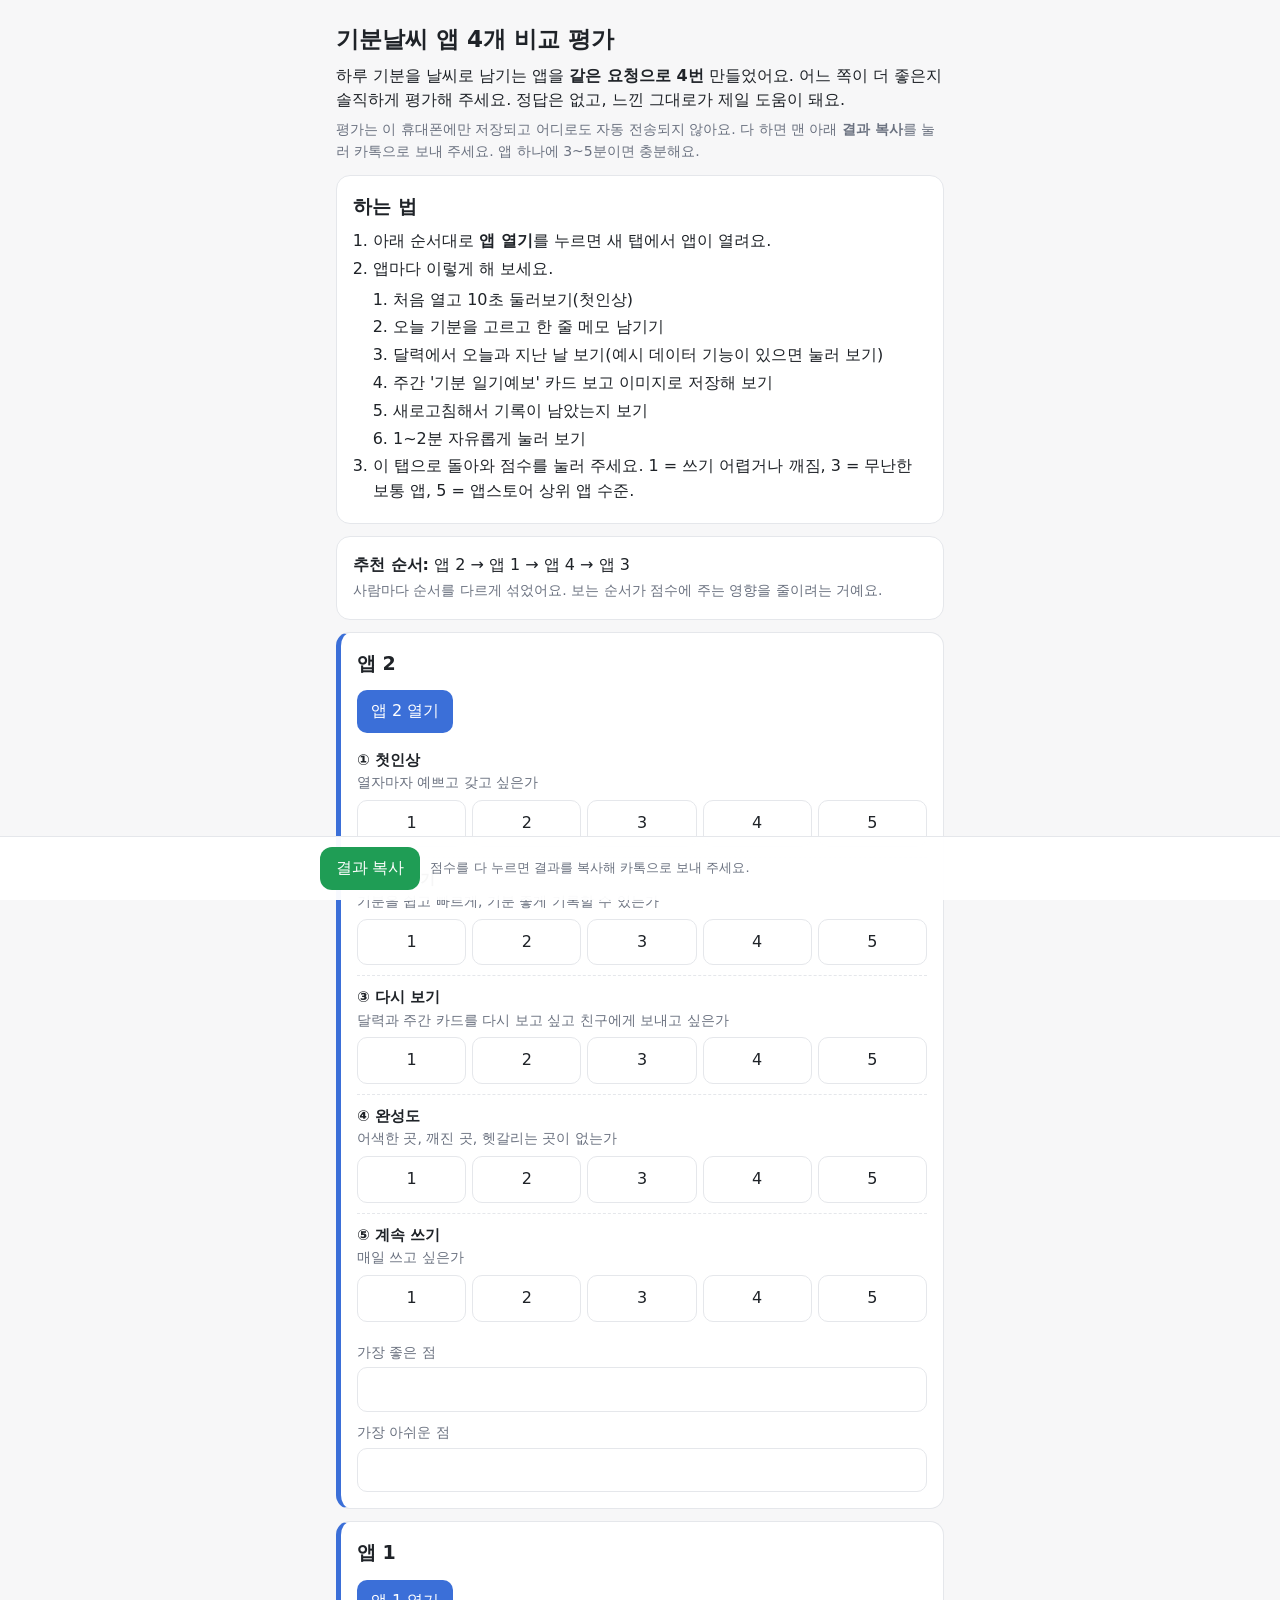
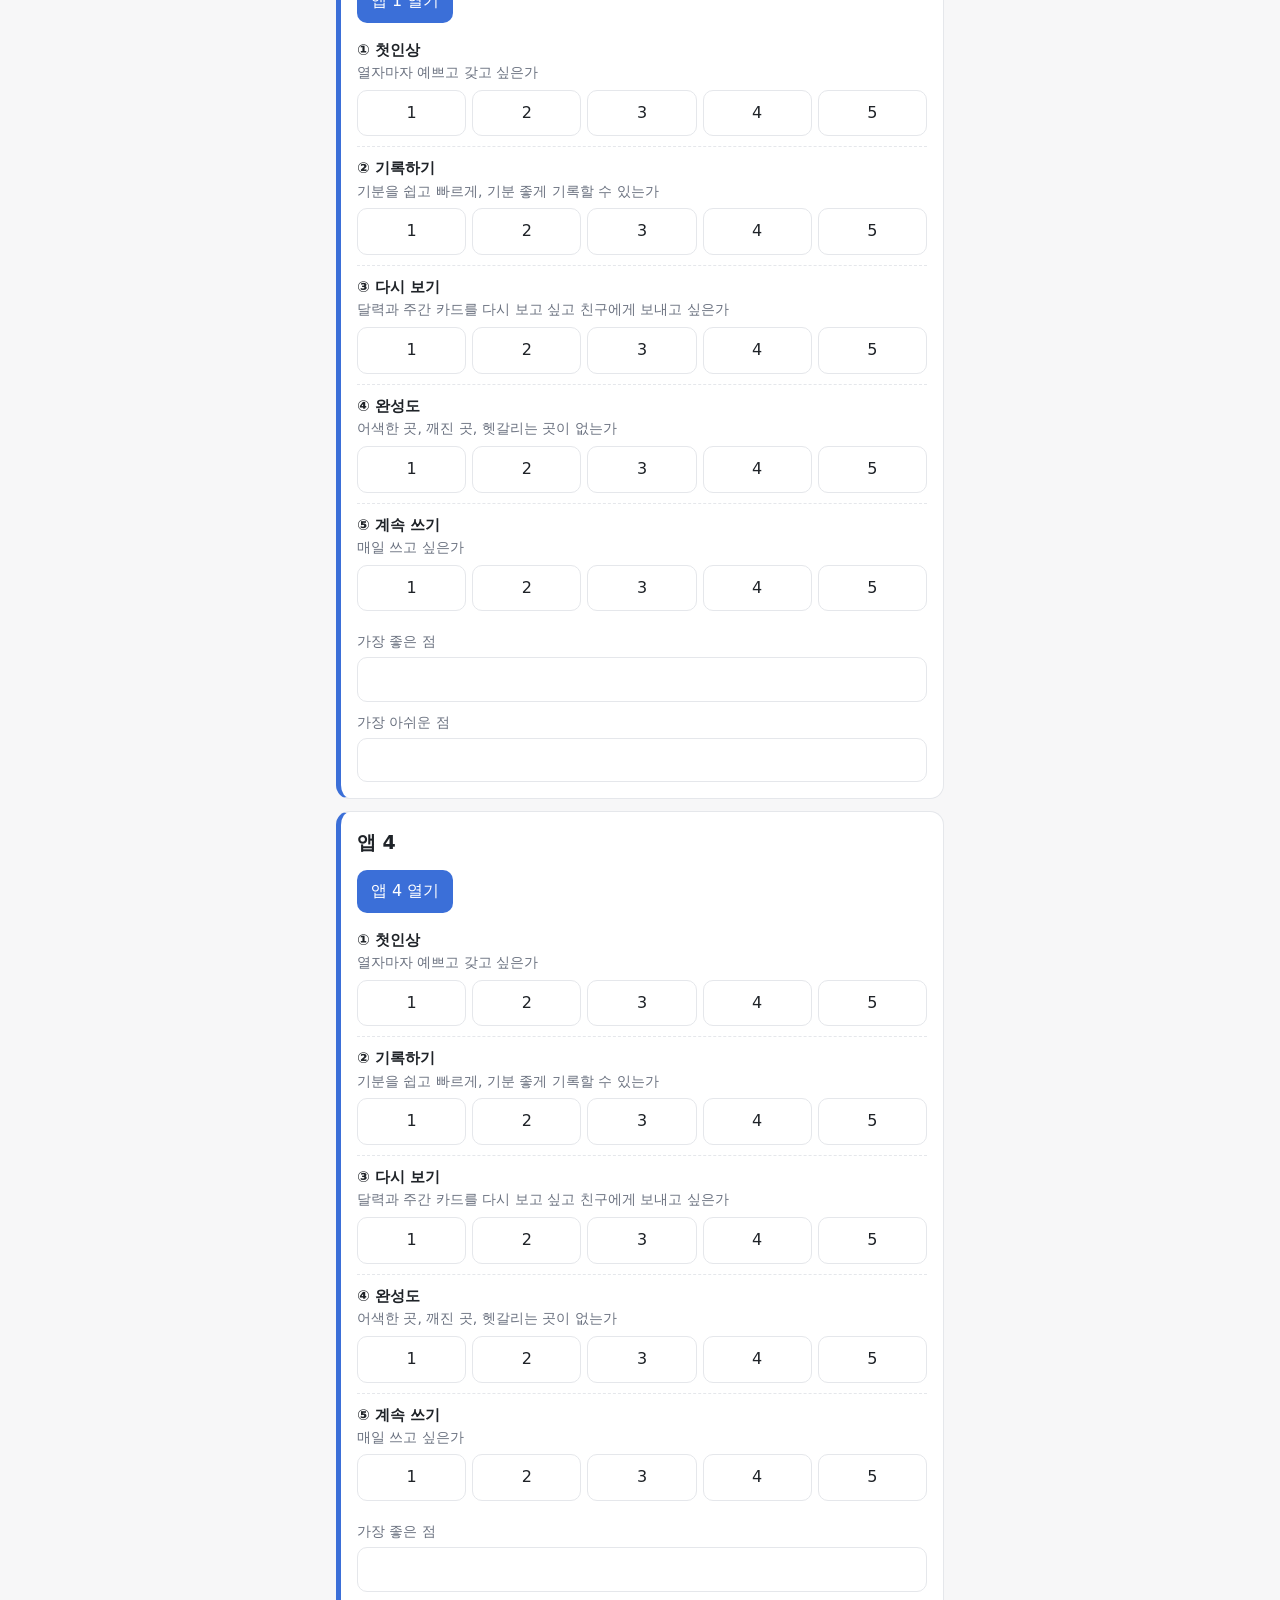
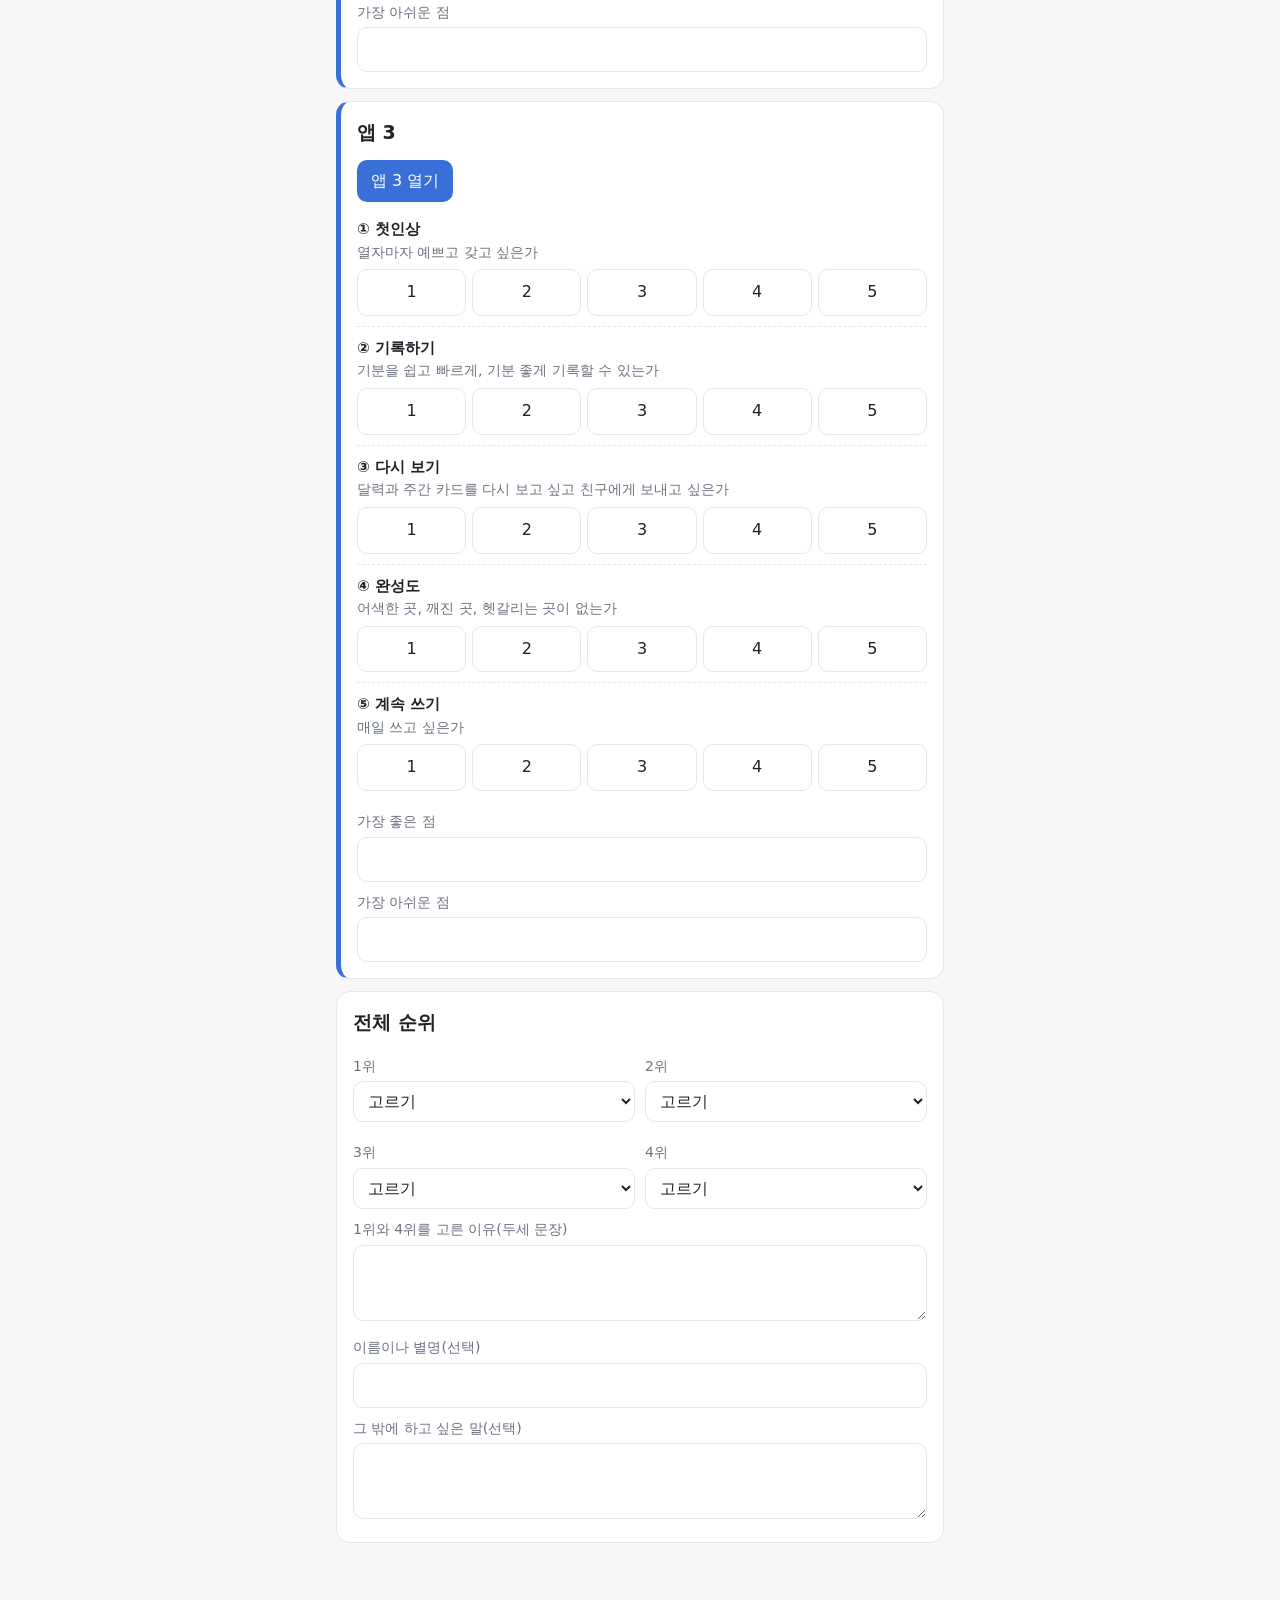
==== index.html @ e2d2ef36 "기분날씨 앱 4개 비교 평가 페이지 Co-Authored-By: Claude Opus 5.5 <noreply@anthropic.com>" ====
<!DOCTYPE html>
<html lang="ko">
<head>
<meta charset="utf-8">
<meta name="viewport" content="width=device-width, initial-scale=1, viewport-fit=cover">
<title>기분날씨 앱 4개 비교 평가</title>
<style>
  :root { --ink:#1f2328; --sub:#6b7280; --line:#e5e7eb; --accent:#3b6fd8; --bg:#f7f7f8; }
  * { box-sizing: border-box; }
  body { margin:0; font-family: -apple-system, "Apple SD Gothic Neo", "Malgun Gothic", system-ui, sans-serif; color:var(--ink); background:var(--bg); line-height:1.55; -webkit-text-size-adjust:100%; }
  main { max-width: 640px; margin: 0 auto; padding: 22px 16px 120px; }
  h1 { font-size: 23px; margin: 0 0 6px; }
  h2 { font-size: 19px; margin: 0 0 8px; }
  p { margin: 6px 0; }
  .sub { color: var(--sub); font-size: 14px; }
  .box { background:#fff; border:1px solid var(--line); border-radius:14px; padding:16px; margin: 12px 0; }
  .app { border-left: 5px solid var(--accent); }
  ol { margin: 6px 0 0; padding-left: 20px; }
  li { margin: 3px 0; }
  a.open { display:inline-block; font-size:16px; padding:9px 14px; border-radius:10px; background:var(--accent); color:#fff; text-decoration:none; margin: 4px 0 6px; }
  .q { padding: 10px 0; border-top: 1px dashed var(--line); }
  .q:first-of-type { border-top: none; }
  .q b { display:block; font-size: 15px; }
  .q .sub { display:block; margin-bottom: 6px; }
  .scale { display:flex; gap:6px; }
  .scale label { flex:1; }
  .scale input { position:absolute; opacity:0; pointer-events:none; }
  .scale span { display:block; text-align:center; padding:10px 0; border:1px solid var(--line); border-radius:10px; background:#fff; font-size:16px; }
  .scale input:checked + span { background:var(--accent); color:#fff; border-color:var(--accent); }
  input[type=text], textarea, select { width:100%; font: inherit; font-size:16px; padding:9px 10px; border:1px solid var(--line); border-radius:10px; background:#fff; color:var(--ink); margin-top:4px; }
  textarea { min-height: 76px; }
  label.f { display:block; margin-top: 10px; font-size: 14px; color: var(--sub); }
  .rank { display:grid; grid-template-columns: 1fr 1fr; gap:10px; }
  .bar { position: fixed; left:0; right:0; bottom:0; background: rgba(255,255,255,.96); border-top:1px solid var(--line); padding: 10px 16px calc(10px + env(safe-area-inset-bottom)); }
  .bar .in { max-width: 640px; margin: 0 auto; display:flex; gap:10px; align-items:center; }
  .bar button { flex: 0 0 auto; font-size:16px; padding:11px 16px; border-radius:12px; border:none; background:#1f9d55; color:#fff; }
  #status { font-size: 13px; color: var(--sub); }
  #out { width:100%; min-height: 180px; font-size: 13px; display:none; }
</style>
</head>
<body>
<main>
  <h1>기분날씨 앱 4개 비교 평가</h1>
  <p>하루 기분을 날씨로 남기는 앱을 <b>같은 요청으로 4번</b> 만들었어요. 어느 쪽이 더 좋은지 솔직하게 평가해 주세요. 정답은 없고, 느낀 그대로가 제일 도움이 돼요.</p>
  <p class="sub">평가는 이 휴대폰에만 저장되고 어디로도 자동 전송되지 않아요. 다 하면 맨 아래 <b>결과 복사</b>를 눌러 카톡으로 보내 주세요. 앱 하나에 3~5분이면 충분해요.</p>

  <div class="box">
    <h2>하는 법</h2>
    <ol>
      <li>아래 순서대로 <b>앱 열기</b>를 누르면 새 탭에서 앱이 열려요.</li>
      <li>앱마다 이렇게 해 보세요.
        <ol>
          <li>처음 열고 10초 둘러보기(첫인상)</li>
          <li>오늘 기분을 고르고 한 줄 메모 남기기</li>
          <li>달력에서 오늘과 지난 날 보기(예시 데이터 기능이 있으면 눌러 보기)</li>
          <li>주간 '기분 일기예보' 카드 보고 이미지로 저장해 보기</li>
          <li>새로고침해서 기록이 남았는지 보기</li>
          <li>1~2분 자유롭게 눌러 보기</li>
        </ol>
      </li>
      <li>이 탭으로 돌아와 점수를 눌러 주세요. 1 = 쓰기 어렵거나 깨짐, 3 = 무난한 보통 앱, 5 = 앱스토어 상위 앱 수준.</li>
    </ol>
  </div>

  <div class="box"><b>추천 순서:</b> <span id="order"></span><br><span class="sub">사람마다 순서를 다르게 섞었어요. 보는 순서가 점수에 주는 영향을 줄이려는 거예요.</span></div>

  <div id="apps"></div>

  <div class="box">
    <h2>전체 순위</h2>
    <div class="rank" id="rank"></div>
    <label class="f">1위와 4위를 고른 이유(두세 문장)<textarea id="rank_reason"></textarea></label>
    <label class="f">이름이나 별명(선택)<input type="text" id="who"></label>
    <label class="f">그 밖에 하고 싶은 말(선택)<textarea id="notes"></textarea></label>
    <textarea id="out" readonly></textarea>
  </div>
</main>

<div class="bar"><div class="in"><button id="copyBtn" type="button">결과 복사</button><span id="status">점수를 다 누르면 결과를 복사해 카톡으로 보내 주세요.</span></div></div>

<script>
const QUESTIONS = [
  ["첫인상", "열자마자 예쁘고 갖고 싶은가"],
  ["기록하기", "기분을 쉽고 빠르게, 기분 좋게 기록할 수 있는가"],
  ["다시보기", "달력과 주간 카드를 다시 보고 싶고 친구에게 보내고 싶은가"],
  ["완성도", "어색한 곳, 깨진 곳, 헷갈리는 곳이 없는가"],
  ["계속쓰기", "매일 쓰고 싶은가"],
];
const SHOW = { "다시보기": "다시 보기", "계속쓰기": "계속 쓰기" };
const APPS = ["1", "2", "3", "4"];
const KEY = "friend-eval-draft-v1";

function shuffle(a) { a = a.slice(); for (let i = a.length - 1; i > 0; i--) { const j = Math.floor(Math.random() * (i + 1)); [a[i], a[j]] = [a[j], a[i]]; } return a; }
let order = JSON.parse(localStorage.getItem("friend-eval-order-v1") || "null");
if (!order) { order = shuffle(APPS); localStorage.setItem("friend-eval-order-v1", JSON.stringify(order)); }
document.getElementById("order").textContent = order.map(a => "앱 " + a).join(" → ");

const apps = document.getElementById("apps");
for (const a of order) {
  const box = document.createElement("div");
  box.className = "box app";
  let html = `<h2>앱 ${a}</h2><a class="open" href="./${a}/" target="_blank" rel="noopener">앱 ${a} 열기</a>`;
  QUESTIONS.forEach(([k, q], i) => {
    html += `<div class="q"><b>${"①②③④⑤"[i]} ${SHOW[k] || k}</b><span class="sub">${q}</span><div class="scale">`;
    for (let s = 1; s <= 5; s++) html += `<label><input type="radio" name="a${a}_${k}" value="${s}"><span>${s}</span></label>`;
    html += `</div></div>`;
  });
  html += `<label class="f">가장 좋은 점<input type="text" id="a${a}_best"></label><label class="f">가장 아쉬운 점<input type="text" id="a${a}_worst"></label>`;
  box.innerHTML = html;
  apps.appendChild(box);
}

const rank = document.getElementById("rank");
for (let r = 1; r <= 4; r++) {
  const l = document.createElement("label");
  l.className = "f";
  l.innerHTML = `${r}위<select id="rank${r}"><option value="">고르기</option>${APPS.map(a => `<option value="${a}">앱 ${a}</option>`).join("")}</select>`;
  rank.appendChild(l);
}

function collect() {
  const d = { apps: {}, ranking: [], rank_reason: val("rank_reason"), who: val("who"), notes: val("notes"), order };
  for (const a of APPS) {
    const scores = {};
    for (const [k] of QUESTIONS) { const c = document.querySelector(`input[name="a${a}_${k}"]:checked`); scores[k] = c ? Number(c.value) : null; }
    d.apps[a] = { scores, best: val(`a${a}_best`), worst: val(`a${a}_worst`) };
  }
  for (let r = 1; r <= 4; r++) d.ranking.push(val("rank" + r));
  return d;
}
function val(id) { return document.getElementById(id).value; }
function restore(d) {
  if (!d) return;
  for (const a of APPS) {
    const x = (d.apps || {})[a]; if (!x) continue;
    for (const [k] of QUESTIONS) { const v = x.scores && x.scores[k]; if (v) { const el = document.querySelector(`input[name="a${a}_${k}"][value="${v}"]`); if (el) el.checked = true; } }
    if (x.best) document.getElementById(`a${a}_best`).value = x.best;
    if (x.worst) document.getElementById(`a${a}_worst`).value = x.worst;
  }
  (d.ranking || []).forEach((v, i) => { const el = document.getElementById("rank" + (i + 1)); if (el) el.value = v || ""; });
  for (const f of ["rank_reason", "who", "notes"]) if (d[f]) document.getElementById(f).value = d[f];
}
restore(JSON.parse(localStorage.getItem(KEY) || "null"));
const saveDraft = () => localStorage.setItem(KEY, JSON.stringify(collect()));
document.addEventListener("input", saveDraft);
document.addEventListener("change", saveDraft);

function toText(d) {
  const lines = ["[기분날씨 평가]" + (d.who ? " " + d.who : ""), "본 순서: " + d.order.join("→")];
  for (const a of APPS) {
    const s = d.apps[a].scores;
    lines.push(`앱${a}: ` + QUESTIONS.map(([k]) => `${SHOW[k] || k} ${s[k] ?? "-"}`).join(", "));
    if (d.apps[a].best) lines.push(`  좋은 점: ${d.apps[a].best}`);
    if (d.apps[a].worst) lines.push(`  아쉬운 점: ${d.apps[a].worst}`);
  }
  lines.push("순위: " + d.ranking.map((v, i) => `${i + 1}위 ${v ? "앱" + v : "-"}`).join(", "));
  if (d.rank_reason) lines.push("이유: " + d.rank_reason);
  if (d.notes) lines.push("기타: " + d.notes);
  lines.push("코드: " + btoa(unescape(encodeURIComponent(JSON.stringify(d)))));
  return lines.join("\n");
}

document.getElementById("copyBtn").addEventListener("click", async () => {
  const d = collect();
  const missing = APPS.filter(a => Object.values(d.apps[a].scores).some(v => v == null));
  const text = toText(d);
  const st = document.getElementById("status");
  const out = document.getElementById("out");
  try {
    await navigator.clipboard.writeText(text);
    st.textContent = "복사했어요. 카톡에 붙여 넣어 보내 주세요." + (missing.length ? ` (아직 빈 점수: ${missing.map(a => "앱 " + a).join(", ")})` : "");
    out.style.display = "none";
  } catch (e) {
    out.value = text; out.style.display = "block"; out.focus(); out.select();
    st.textContent = "자동 복사가 안 돼서 아래 칸에 결과를 띄웠어요. 길게 눌러 전체 복사해 보내 주세요.";
  }
});
</script>
</body>
</html>
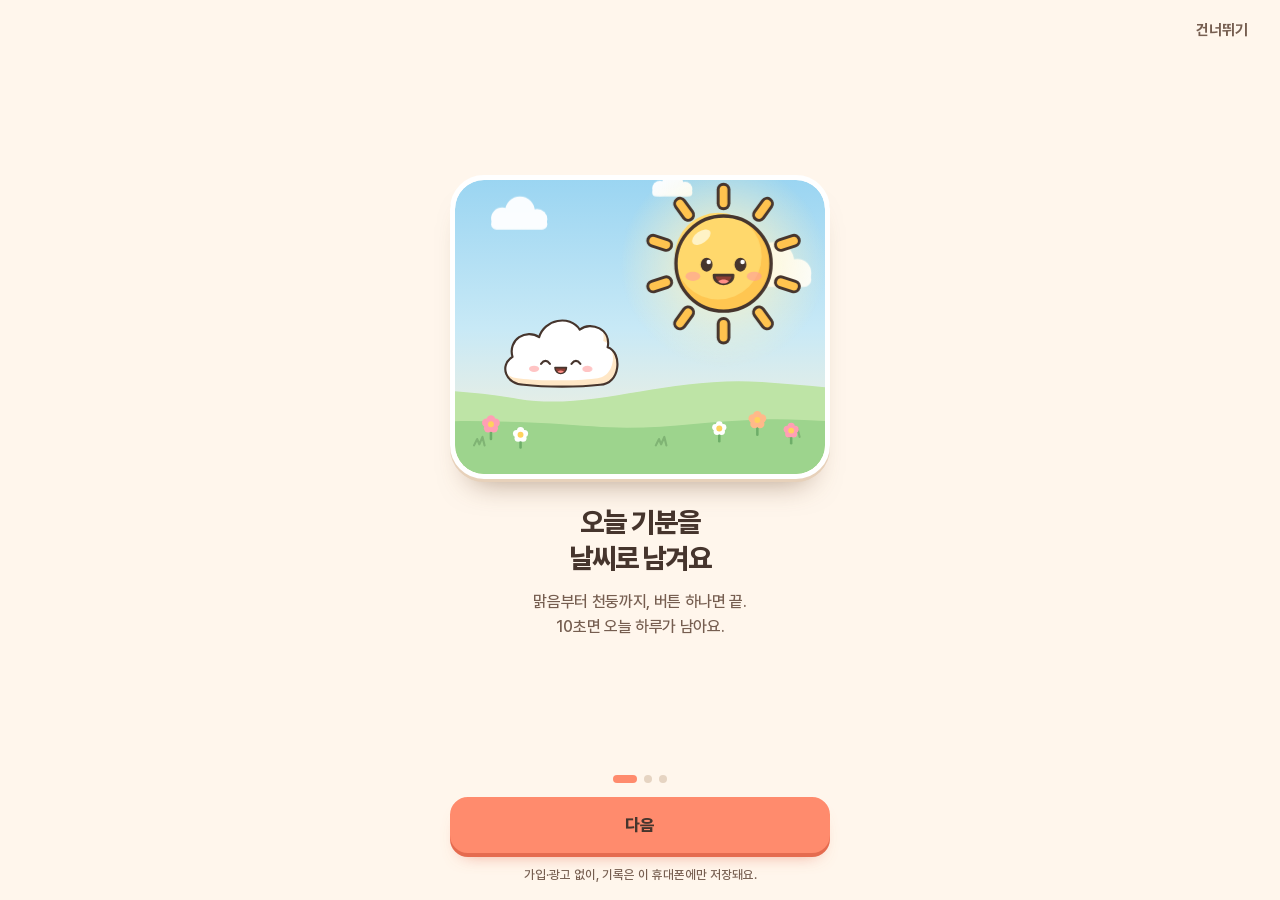
==== commit e77d088d: "기분날씨 v2(출시판) 테스트 버전 올리기 - 첫 페이지를 새 버전 앱으로 바꿈 - 옛 비교 평가 페이지는 v1-eval-2026-11-12 태그와 v1-eval 브랜치에 보관(되" ====
--- a/index.html
+++ b/index.html
@@ -1,180 +1,606 @@
-<!DOCTYPE html>
+<!doctype html>
 <html lang="ko">
 <head>
 <meta charset="utf-8">
-<meta name="viewport" content="width=device-width, initial-scale=1, viewport-fit=cover">
-<title>기분날씨 앱 4개 비교 평가</title>
-<style>
-  :root { --ink:#1f2328; --sub:#6b7280; --line:#e5e7eb; --accent:#3b6fd8; --bg:#f7f7f8; }
-  * { box-sizing: border-box; }
-  body { margin:0; font-family: -apple-system, "Apple SD Gothic Neo", "Malgun Gothic", system-ui, sans-serif; color:var(--ink); background:var(--bg); line-height:1.55; -webkit-text-size-adjust:100%; }
-  main { max-width: 640px; margin: 0 auto; padding: 22px 16px 120px; }
-  h1 { font-size: 23px; margin: 0 0 6px; }
-  h2 { font-size: 19px; margin: 0 0 8px; }
-  p { margin: 6px 0; }
-  .sub { color: var(--sub); font-size: 14px; }
-  .box { background:#fff; border:1px solid var(--line); border-radius:14px; padding:16px; margin: 12px 0; }
-  .app { border-left: 5px solid var(--accent); }
-  ol { margin: 6px 0 0; padding-left: 20px; }
-  li { margin: 3px 0; }
-  a.open { display:inline-block; font-size:16px; padding:9px 14px; border-radius:10px; background:var(--accent); color:#fff; text-decoration:none; margin: 4px 0 6px; }
-  .q { padding: 10px 0; border-top: 1px dashed var(--line); }
-  .q:first-of-type { border-top: none; }
-  .q b { display:block; font-size: 15px; }
-  .q .sub { display:block; margin-bottom: 6px; }
-  .scale { display:flex; gap:6px; }
-  .scale label { flex:1; }
-  .scale input { position:absolute; opacity:0; pointer-events:none; }
-  .scale span { display:block; text-align:center; padding:10px 0; border:1px solid var(--line); border-radius:10px; background:#fff; font-size:16px; }
-  .scale input:checked + span { background:var(--accent); color:#fff; border-color:var(--accent); }
-  input[type=text], textarea, select { width:100%; font: inherit; font-size:16px; padding:9px 10px; border:1px solid var(--line); border-radius:10px; background:#fff; color:var(--ink); margin-top:4px; }
-  textarea { min-height: 76px; }
-  label.f { display:block; margin-top: 10px; font-size: 14px; color: var(--sub); }
-  .rank { display:grid; grid-template-columns: 1fr 1fr; gap:10px; }
-  .bar { position: fixed; left:0; right:0; bottom:0; background: rgba(255,255,255,.96); border-top:1px solid var(--line); padding: 10px 16px calc(10px + env(safe-area-inset-bottom)); }
-  .bar .in { max-width: 640px; margin: 0 auto; display:flex; gap:10px; align-items:center; }
-  .bar button { flex: 0 0 auto; font-size:16px; padding:11px 16px; border-radius:12px; border:none; background:#1f9d55; color:#fff; }
-  #status { font-size: 13px; color: var(--sub); }
-  #out { width:100%; min-height: 180px; font-size: 13px; display:none; }
-</style>
+<meta name="viewport" content="width=device-width, initial-scale=1, viewport-fit=cover, interactive-widget=resizes-content">
+<title>기분날씨</title>
+<meta name="description" content="10초 만에 오늘 기분을 날씨로 남기는 나만의 작은 하늘">
+<meta name="theme-color" content="#FFF6EC">
+<meta name="color-scheme" content="light">
+<meta name="mobile-web-app-capable" content="yes">
+<meta name="apple-mobile-web-app-capable" content="yes">
+<meta name="apple-mobile-web-app-title" content="기분날씨">
+<meta name="apple-mobile-web-app-status-bar-style" content="default">
+<link rel="manifest" href="manifest.webmanifest">
+<link rel="icon" href="icons/favicon.svg" type="image/svg+xml">
+<link rel="apple-touch-icon" href="icons/apple-touch-icon.png">
+<link rel="preload" href="fonts/Pretendard-ExtraBold.subset.woff2" as="font" type="font/woff2" crossorigin>
+<link rel="preload" href="fonts/Pretendard-Bold.subset.woff2" as="font" type="font/woff2" crossorigin>
+<link rel="stylesheet" href="css/app.css">
+<script type="module" src="js/main.js"></script>
+<script>/* 앱: 시작 화면은 첫 화면을 그린 뒤 main.js가 닫는다. 무슨 일이 있어도 4초 뒤에는 닫는다. */
+setTimeout(function () { try { var c = window.Capacitor; if (c && c.Plugins && c.Plugins.SplashScreen) c.Plugins.SplashScreen.hide(); } catch (e) {} }, 4000);</script>
 </head>
-<body>
-<main>
-  <h1>기분날씨 앱 4개 비교 평가</h1>
-  <p>하루 기분을 날씨로 남기는 앱을 <b>같은 요청으로 4번</b> 만들었어요. 어느 쪽이 더 좋은지 솔직하게 평가해 주세요. 정답은 없고, 느낀 그대로가 제일 도움이 돼요.</p>
-  <p class="sub">평가는 이 휴대폰에만 저장되고 어디로도 자동 전송되지 않아요. 다 하면 맨 아래 <b>결과 복사</b>를 눌러 카톡으로 보내 주세요. 앱 하나에 3~5분이면 충분해요.</p>
-
-  <div class="box">
-    <h2>하는 법</h2>
-    <ol>
-      <li>아래 순서대로 <b>앱 열기</b>를 누르면 새 탭에서 앱이 열려요.</li>
-      <li>앱마다 이렇게 해 보세요.
-        <ol>
-          <li>처음 열고 10초 둘러보기(첫인상)</li>
-          <li>오늘 기분을 고르고 한 줄 메모 남기기</li>
-          <li>달력에서 오늘과 지난 날 보기(예시 데이터 기능이 있으면 눌러 보기)</li>
-          <li>주간 '기분 일기예보' 카드 보고 이미지로 저장해 보기</li>
-          <li>새로고침해서 기록이 남았는지 보기</li>
-          <li>1~2분 자유롭게 눌러 보기</li>
-        </ol>
-      </li>
-      <li>이 탭으로 돌아와 점수를 눌러 주세요. 1 = 쓰기 어렵거나 깨짐, 3 = 무난한 보통 앱, 5 = 앱스토어 상위 앱 수준.</li>
-    </ol>
-  </div>
-
-  <div class="box"><b>추천 순서:</b> <span id="order"></span><br><span class="sub">사람마다 순서를 다르게 섞었어요. 보는 순서가 점수에 주는 영향을 줄이려는 거예요.</span></div>
-
-  <div id="apps"></div>
-
-  <div class="box">
-    <h2>전체 순위</h2>
-    <div class="rank" id="rank"></div>
-    <label class="f">1위와 4위를 고른 이유(두세 문장)<textarea id="rank_reason"></textarea></label>
-    <label class="f">이름이나 별명(선택)<input type="text" id="who"></label>
-    <label class="f">그 밖에 하고 싶은 말(선택)<textarea id="notes"></textarea></label>
-    <textarea id="out" readonly></textarea>
-  </div>
-</main>
-
-<div class="bar"><div class="in"><button id="copyBtn" type="button">결과 복사</button><span id="status">점수를 다 누르면 결과를 복사해 카톡으로 보내 주세요.</span></div></div>
-
-<script>
-const QUESTIONS = [
-  ["첫인상", "열자마자 예쁘고 갖고 싶은가"],
-  ["기록하기", "기분을 쉽고 빠르게, 기분 좋게 기록할 수 있는가"],
-  ["다시보기", "달력과 주간 카드를 다시 보고 싶고 친구에게 보내고 싶은가"],
-  ["완성도", "어색한 곳, 깨진 곳, 헷갈리는 곳이 없는가"],
-  ["계속쓰기", "매일 쓰고 싶은가"],
-];
-const SHOW = { "다시보기": "다시 보기", "계속쓰기": "계속 쓰기" };
-const APPS = ["1", "2", "3", "4"];
-const KEY = "friend-eval-draft-v1";
-
-function shuffle(a) { a = a.slice(); for (let i = a.length - 1; i > 0; i--) { const j = Math.floor(Math.random() * (i + 1)); [a[i], a[j]] = [a[j], a[i]]; } return a; }
-let order = JSON.parse(localStorage.getItem("friend-eval-order-v1") || "null");
-if (!order) { order = shuffle(APPS); localStorage.setItem("friend-eval-order-v1", JSON.stringify(order)); }
-document.getElementById("order").textContent = order.map(a => "앱 " + a).join(" → ");
-
-const apps = document.getElementById("apps");
-for (const a of order) {
-  const box = document.createElement("div");
-  box.className = "box app";
-  let html = `<h2>앱 ${a}</h2><a class="open" href="./${a}/" target="_blank" rel="noopener">앱 ${a} 열기</a>`;
-  QUESTIONS.forEach(([k, q], i) => {
-    html += `<div class="q"><b>${"①②③④⑤"[i]} ${SHOW[k] || k}</b><span class="sub">${q}</span><div class="scale">`;
-    for (let s = 1; s <= 5; s++) html += `<label><input type="radio" name="a${a}_${k}" value="${s}"><span>${s}</span></label>`;
-    html += `</div></div>`;
-  });
-  html += `<label class="f">가장 좋은 점<input type="text" id="a${a}_best"></label><label class="f">가장 아쉬운 점<input type="text" id="a${a}_worst"></label>`;
-  box.innerHTML = html;
-  apps.appendChild(box);
-}
-
-const rank = document.getElementById("rank");
-for (let r = 1; r <= 4; r++) {
-  const l = document.createElement("label");
-  l.className = "f";
-  l.innerHTML = `${r}위<select id="rank${r}"><option value="">고르기</option>${APPS.map(a => `<option value="${a}">앱 ${a}</option>`).join("")}</select>`;
-  rank.appendChild(l);
-}
-
-function collect() {
-  const d = { apps: {}, ranking: [], rank_reason: val("rank_reason"), who: val("who"), notes: val("notes"), order };
-  for (const a of APPS) {
-    const scores = {};
-    for (const [k] of QUESTIONS) { const c = document.querySelector(`input[name="a${a}_${k}"]:checked`); scores[k] = c ? Number(c.value) : null; }
-    d.apps[a] = { scores, best: val(`a${a}_best`), worst: val(`a${a}_worst`) };
-  }
-  for (let r = 1; r <= 4; r++) d.ranking.push(val("rank" + r));
-  return d;
-}
-function val(id) { return document.getElementById(id).value; }
-function restore(d) {
-  if (!d) return;
-  for (const a of APPS) {
-    const x = (d.apps || {})[a]; if (!x) continue;
-    for (const [k] of QUESTIONS) { const v = x.scores && x.scores[k]; if (v) { const el = document.querySelector(`input[name="a${a}_${k}"][value="${v}"]`); if (el) el.checked = true; } }
-    if (x.best) document.getElementById(`a${a}_best`).value = x.best;
-    if (x.worst) document.getElementById(`a${a}_worst`).value = x.worst;
-  }
-  (d.ranking || []).forEach((v, i) => { const el = document.getElementById("rank" + (i + 1)); if (el) el.value = v || ""; });
-  for (const f of ["rank_reason", "who", "notes"]) if (d[f]) document.getElementById(f).value = d[f];
-}
-restore(JSON.parse(localStorage.getItem(KEY) || "null"));
-const saveDraft = () => localStorage.setItem(KEY, JSON.stringify(collect()));
-document.addEventListener("input", saveDraft);
-document.addEventListener("change", saveDraft);
-
-function toText(d) {
-  const lines = ["[기분날씨 평가]" + (d.who ? " " + d.who : ""), "본 순서: " + d.order.join("→")];
-  for (const a of APPS) {
-    const s = d.apps[a].scores;
-    lines.push(`앱${a}: ` + QUESTIONS.map(([k]) => `${SHOW[k] || k} ${s[k] ?? "-"}`).join(", "));
-    if (d.apps[a].best) lines.push(`  좋은 점: ${d.apps[a].best}`);
-    if (d.apps[a].worst) lines.push(`  아쉬운 점: ${d.apps[a].worst}`);
-  }
-  lines.push("순위: " + d.ranking.map((v, i) => `${i + 1}위 ${v ? "앱" + v : "-"}`).join(", "));
-  if (d.rank_reason) lines.push("이유: " + d.rank_reason);
-  if (d.notes) lines.push("기타: " + d.notes);
-  lines.push("코드: " + btoa(unescape(encodeURIComponent(JSON.stringify(d)))));
-  return lines.join("\n");
-}
-
-document.getElementById("copyBtn").addEventListener("click", async () => {
-  const d = collect();
-  const missing = APPS.filter(a => Object.values(d.apps[a].scores).some(v => v == null));
-  const text = toText(d);
-  const st = document.getElementById("status");
-  const out = document.getElementById("out");
-  try {
-    await navigator.clipboard.writeText(text);
-    st.textContent = "복사했어요. 카톡에 붙여 넣어 보내 주세요." + (missing.length ? ` (아직 빈 점수: ${missing.map(a => "앱 " + a).join(", ")})` : "");
-    out.style.display = "none";
-  } catch (e) {
-    out.value = text; out.style.display = "block"; out.focus(); out.select();
-    st.textContent = "자동 복사가 안 돼서 아래 칸에 결과를 띄웠어요. 길게 눌러 전체 복사해 보내 주세요.";
-  }
-});
-</script>
+<body data-w="initial">
+<svg width="0" height="0" style="position:absolute" aria-hidden="true" focusable="false">
+  <defs>
+    <path id="cb" d="M-58 41C-86 41-98 11-76-3C-84-30-54-48-34-34C-26-62 14-70 30-46C48-60 80-46 74-18C98-10 94 41 62 41C30 45-26 45-58 41Z"/>
+    <clipPath id="cbClip"><use href="#cb"/></clipPath>
+    <clipPath id="sunClip"><circle r="45"/></clipPath>
+    <radialGradient id="moonGlow"><stop offset="0" stop-color="#FFF6D8" stop-opacity=".7"/><stop offset="1" stop-color="#FFF6D8" stop-opacity="0"/></radialGradient>
+    <radialGradient id="sunGlow"><stop offset="0" stop-color="#FFF8D6" stop-opacity=".95"/><stop offset=".5" stop-color="#FFF3C4" stop-opacity=".5"/><stop offset="1" stop-color="#FFF3C4" stop-opacity="0"/></radialGradient>
+    <path id="spark" d="M0-10C1.4-2.6 2.6-1.4 10 0 2.6 1.4 1.4 2.6 0 10-1.4 2.6-2.6 1.4-10 0-2.6-1.4-1.4-2.6 0-10Z"/>
+    <g id="puff"><circle cx="-22" cy="2" r="15"/><circle cx="2" cy="-8" r="20"/><circle cx="25" cy="3" r="14"/><rect x="-37" y="2" width="76" height="15" rx="7.5"/></g>
+    <path id="drop" d="M0-6C2.6-2.2 4.4.8 4.4 3.2A4.4 4.4 0 0 1-4.4 3.2C-4.4.8-2.6-2.2 0-6Z"/>
+    <g id="flower"><circle cy="-4.6" r="4"/><circle cx="4.4" cy="-1.4" r="4"/><circle cx="2.7" cy="3.7" r="4"/><circle cx="-2.7" cy="3.7" r="4"/><circle cx="-4.4" cy="-1.4" r="4"/></g>
+  </defs>
+</svg>
+
+<div class="app">
+  <!-- ============================== 오늘 -->
+  <section class="view view--today is-active" data-view="today" aria-label="오늘">
+    <header class="top">
+      <div class="date-row">
+        <span class="date"><svg viewBox="0 0 24 24" fill="none" stroke="currentColor" stroke-width="2.2" stroke-linecap="round" stroke-linejoin="round" aria-hidden="true"><rect x="3.5" y="5" width="17" height="15.5" rx="4.5"/><path d="M8 3.2v3.6M16 3.2v3.6M3.8 10.4h16.4"/></svg><span id="today-date"></span></span>
+        <span class="top-right">
+          <span class="saved" id="saved"><svg viewBox="0 0 24 24" aria-hidden="true"><circle cx="12" cy="12" r="9.5" fill="#5BC79F"/><path d="M7.6 12.4l3 3 5.8-6.2" fill="none" stroke="#fff" stroke-width="2.6" stroke-linecap="round" stroke-linejoin="round"/></svg><span id="saved-text">저장됨</span></span>
+          <button type="button" class="round-btn round-btn--sm" id="closet-btn" aria-label="몽글이 옷장"><svg viewBox="0 0 24 24" fill="none" stroke="currentColor" stroke-width="2.1" stroke-linecap="round" stroke-linejoin="round" aria-hidden="true"><path d="M12 7.4a2.3 2.3 0 1 1 2.3-2.3c0 1.3-2.3 1.7-2.3 3.2v.9"/><path d="M12 9.2L3.6 15.4a1.3 1.3 0 0 0 .8 2.4h15.2a1.3 1.3 0 0 0 .8-2.4z"/></svg><i class="dot-new" id="closet-dot" hidden></i></button>
+          <button type="button" class="round-btn round-btn--sm" id="settings-btn" aria-label="설정"><svg viewBox="0 0 24 24" fill="none" stroke="currentColor" stroke-width="2.2" stroke-linecap="round" aria-hidden="true"><path d="M4 7h9M17 7h3M4 17h3M11 17h9"/><circle cx="15" cy="7" r="2.4"/><circle cx="9" cy="17" r="2.4"/></svg></button>
+        </span>
+      </div>
+      <h1 class="greet" id="today-greeting" aria-live="polite">오늘 <span class="hl">마음 하늘</span>은<br>어떤 날씨예요?</h1>
+    </header>
+
+    <section class="sky" id="sky" data-weather="" data-state="idle">
+      <div class="sky-in" id="sky-in" role="img" aria-label="내 작은 하늘: 아직 고르지 않았어요">
+        <div class="sky-bg"></div>
+        <svg class="scene" id="scene" data-w="initial" viewBox="0 0 350 300" preserveAspectRatio="xMidYMax meet" aria-hidden="true">
+          <!-- 새벽 별 (처음 상태, 저녁·밤에만) -->
+          <g data-show="initial" class="night-only">
+            <path transform="translate(70 50) rotate(-20)" d="M0-14A14 14 0 0 0 0 14A18 18 0 0 1 0-14Z" fill="#FFF6DC"/>
+            <g transform="translate(30 30) scale(.5)"><use class="tw star" href="#spark" style="--d:0s"/></g>
+            <g transform="translate(118 86) scale(.34)"><use class="tw star" href="#spark" style="--d:-1.1s"/></g>
+            <g transform="translate(206 34) scale(.42)"><use class="tw star" href="#spark" style="--d:-.5s"/></g>
+            <g transform="translate(296 58) scale(.6)"><use class="tw star" href="#spark" style="--d:-1.7s"/></g>
+            <g transform="translate(326 128) scale(.36)"><use class="tw star" href="#spark" style="--d:-.8s"/></g>
+            <g transform="translate(24 128) scale(.3)"><use class="tw star" href="#spark" style="--d:-2.1s"/></g>
+          </g>
+          <!-- 맑은 밤: 달과 별 (밤에 맑음을 고르면) -->
+          <g data-show="sunny" class="night-only">
+            <g transform="translate(262 92)"><circle r="70" fill="url(#moonGlow)"/>
+              <path d="M10-28A30 30 0 1 0 28 10A24 24 0 0 1 10-28Z" fill="#FFF2C2" stroke="#46352D" stroke-width="3" stroke-linejoin="round"/></g>
+            <g transform="translate(40 40) scale(.55)"><use class="tw star" href="#spark" style="--d:-.3s"/></g>
+            <g transform="translate(130 70) scale(.4)"><use class="tw star" href="#spark" style="--d:-1.2s"/></g>
+            <g transform="translate(196 30) scale(.5)"><use class="tw star" href="#spark" style="--d:-.7s"/></g>
+            <g transform="translate(330 150) scale(.42)"><use class="tw star" href="#spark" style="--d:-1.9s"/></g>
+            <g transform="translate(70 120) scale(.32)"><use class="tw star" href="#spark" style="--d:-2.4s"/></g>
+          </g>
+          <!-- 흘러가는 배경 구름 -->
+          <g class="bgc">
+            <g transform="translate(0 56) scale(.7)"><g class="drift" style="--dur:64s;--d:-22s;--from:-290px;--to:800px;--rx:60px"><use href="#puff"/></g></g>
+            <g transform="translate(0 106) scale(.95)"><g class="drift" style="--dur:84s;--d:-60s;--from:-210px;--to:590px;--rx:330px"><use href="#puff"/></g></g>
+            <g transform="translate(0 28) scale(.5)"><g class="drift" style="--dur:56s;--d:-41s;--from:-400px;--to:1120px;--rx:420px"><use href="#puff"/></g></g>
+          </g>
+          <!-- 구름 상태의 구름 무리 -->
+          <g data-show="cloudy">
+            <g transform="translate(38 176) scale(1.3)"><g class="cl-drift" style="--d:-2s"><use href="#puff" class="cl-x"/></g></g>
+            <g transform="translate(322 150) scale(1.15)"><g class="cl-drift" style="--d:-4.5s"><use href="#puff" class="cl-x"/></g></g>
+            <g transform="translate(262 52) scale(.8)"><g class="cl-drift" style="--d:-1s"><use href="#puff" class="cl-x2"/></g></g>
+          </g>
+          <!-- 해 -->
+          <g class="sun-pos"><g class="sun-bob">
+            <circle r="98" fill="url(#sunGlow)"/>
+            <g class="sun-rays" stroke-linecap="round">
+              <g stroke="#46352D" stroke-width="13"><path d="M0-57V-70"/><path d="M0-57V-70" transform="rotate(36)"/><path d="M0-57V-70" transform="rotate(72)"/><path d="M0-57V-70" transform="rotate(108)"/><path d="M0-57V-70" transform="rotate(144)"/><path d="M0-57V-70" transform="rotate(180)"/><path d="M0-57V-70" transform="rotate(216)"/><path d="M0-57V-70" transform="rotate(252)"/><path d="M0-57V-70" transform="rotate(288)"/><path d="M0-57V-70" transform="rotate(324)"/></g>
+              <g stroke="#FFC34F" stroke-width="7.4"><path d="M0-57V-70"/><path d="M0-57V-70" transform="rotate(36)"/><path d="M0-57V-70" transform="rotate(72)"/><path d="M0-57V-70" transform="rotate(108)"/><path d="M0-57V-70" transform="rotate(144)"/><path d="M0-57V-70" transform="rotate(180)"/><path d="M0-57V-70" transform="rotate(216)"/><path d="M0-57V-70" transform="rotate(252)"/><path d="M0-57V-70" transform="rotate(288)"/><path d="M0-57V-70" transform="rotate(324)"/></g>
+            </g>
+            <circle r="45" fill="#FFC651"/>
+            <g clip-path="url(#sunClip)"><circle cx="-5" cy="-7" r="44" fill="#FFD86C"/></g>
+            <circle r="45" fill="none" stroke="#46352D" stroke-width="3.2"/>
+            <ellipse cx="-21" cy="-25" rx="10" ry="5.6" fill="#FFF3C6" transform="rotate(-35 -21 -25)"/>
+            <g class="blink">
+              <ellipse cx="-16" cy="1" rx="5.6" ry="6.6" class="ink"/><ellipse cx="16" cy="1" rx="5.6" ry="6.6" class="ink"/>
+              <circle cx="-14" cy="-1.6" r="2.1" fill="#fff"/><circle cx="18" cy="-1.6" r="2.1" fill="#fff"/>
+            </g>
+            <path d="M-9 11C-9 22 9 22 9 11Z" class="mo"/>
+            <path d="M-5 16.6C-2 14.4 2 14.4 5 16.6 3 19.6-3 19.6-5 16.6Z" class="tongue"/>
+            <ellipse cx="-29" cy="12" rx="7" ry="4.4" class="bl"/><ellipse cx="29" cy="12" rx="7" ry="4.4" class="bl"/>
+          </g></g>
+          <!-- 무지개 -->
+          <g class="rb" data-show="rainbow">
+            <path class="rbl" d="M13.2 266A161.8 161.8 0 0 1 336.8 266" pathLength="1" style="--i:0"/>
+            <path class="band" d="M20 266A155 155 0 0 1 330 266" stroke="#FF97A5" pathLength="1" style="--i:0"/>
+            <path class="band" d="M33 266A142 142 0 0 1 317 266" stroke="#FFBD82" pathLength="1" style="--i:1"/>
+            <path class="band" d="M46 266A129 129 0 0 1 304 266" stroke="#FFE287" pathLength="1" style="--i:2"/>
+            <path class="band" d="M59 266A116 116 0 0 1 291 266" stroke="#9ADDB2" pathLength="1" style="--i:3"/>
+            <path class="band" d="M72 266A103 103 0 0 1 278 266" stroke="#8EC7F2" pathLength="1" style="--i:4"/>
+            <path class="band" d="M85 266A90 90 0 0 1 265 266" stroke="#BDA6F1" pathLength="1" style="--i:5"/>
+            <path class="rbl" d="M91.8 266A83.2 83.2 0 0 1 258.2 266" pathLength="1" style="--i:5"/>
+          </g>
+          <!-- 비 (JS가 채움) -->
+          <g id="scene-rain" data-show="rain"></g>
+          <!-- 번개 -->
+          <g data-show="thunder">
+            <g transform="translate(144 136)"><path class="bolt" d="M12 0L-8 34H5L-6 66L24 24H10L20 0Z"/></g>
+            <g transform="translate(228 146) scale(.62)"><path class="bolt b2" d="M12 0L-8 34H5L-6 66L24 24H10L20 0Z"/></g>
+          </g>
+          <!-- 뒤 언덕 -->
+          <path class="hb" d="M-200 238C-110 216-20 214 60 228C130 240 200 206 290 212C380 218 460 232 550 222V330H-200Z"/>
+          <!-- 몽글이 -->
+          <g class="friend-pos"><g class="friend-bob"><g class="friend-sq" id="friend-squish">
+            <g data-show="rainbow">
+              <g class="arm-l"><path d="M-80 16Q-100 8-113-14" class="limb-o"/><path d="M-80 16Q-100 8-113-14" class="limb"/></g>
+              <g class="arm-r"><path d="M80 16Q100 8 113-14" class="limb-o"/><path d="M80 16Q100 8 113-14" class="limb"/></g>
+            </g>
+            <use href="#cb" class="f-shade"/>
+            <g clip-path="url(#cbClip)">
+              <use href="#cb" class="f-body" transform="translate(-7 -10)"/>
+              <path class="f-hi" d="M-66-10C-68-22-58-32-47-31"/>
+            </g>
+            <use href="#cb" class="f-line"/>
+            <g class="face" data-show="initial">
+              <g class="look"><g class="blink">
+                <ellipse cx="-24" cy="5" rx="6.6" ry="7.8" class="ink"/><ellipse cx="24" cy="5" rx="6.6" ry="7.8" class="ink"/>
+                <circle cx="-21.8" cy="1.6" r="2.4" fill="#fff"/><circle cx="26.2" cy="1.6" r="2.4" fill="#fff"/>
+              </g></g>
+              <ellipse cx="0" cy="20" rx="3.6" ry="4.2" class="mo"/>
+              <ellipse cx="-42" cy="16" rx="7" ry="4.4" class="bl"/><ellipse cx="42" cy="16" rx="7" ry="4.4" class="bl"/>
+            </g>
+            <g class="face" data-show="sunny">
+              <path d="M-31 8Q-24-1-17 8M17 8Q24-1 31 8" class="ln"/>
+              <path d="M-9 14C-9 26 9 26 9 14Z" class="mo"/>
+              <path d="M-5 20.2C-2 18 2 18 5 20.2 3 23.2-3 23.2-5 20.2Z" class="tongue"/>
+              <ellipse cx="-42" cy="16" rx="8" ry="5" class="bl"/><ellipse cx="42" cy="16" rx="8" ry="5" class="bl"/>
+            </g>
+            <g class="face" data-show="rainbow">
+              <g transform="translate(-24 5)"><path class="star-eye" d="M0-9L2.5-3.4 8.6-2.8 4 1.3 5.3 7.3 0 4.2-5.3 7.3-4 1.3-8.6-2.8-2.5-3.4Z"/></g>
+              <g transform="translate(24 5)"><path class="star-eye" d="M0-9L2.5-3.4 8.6-2.8 4 1.3 5.3 7.3 0 4.2-5.3 7.3-4 1.3-8.6-2.8-2.5-3.4Z"/></g>
+              <path d="M-12 13C-12 30 12 30 12 13Z" class="mo"/>
+              <path d="M-6.5 22C-2.5 19 2.5 19 6.5 22 4 26-4 26-6.5 22Z" class="tongue"/>
+              <ellipse cx="-43" cy="17" rx="8.5" ry="5.2" class="bl hot"/><ellipse cx="43" cy="17" rx="8.5" ry="5.2" class="bl hot"/>
+            </g>
+            <g class="face" data-show="cloudy">
+              <g class="blink"><path d="M-30.5 5A6.5 6.5 0 0 0-17.5 5Z" class="ink"/><path d="M17.5 5A6.5 6.5 0 0 0 30.5 5Z" class="ink"/></g>
+              <path d="M-32.5 4.6H-15.5M15.5 4.6H32.5" class="ln"/>
+              <path d="M-7 20Q-3.5 17.4 0 20T7 20" class="ln thin"/>
+            </g>
+            <g class="face" data-show="snow">
+              <path d="M-30 4Q-24 10.5-18 4M18 4Q24 10.5 30 4" class="ln"/>
+              <path d="M-5 16.5Q0 20.5 5 16.5" class="ln thin"/>
+              <ellipse cx="-41" cy="13" rx="7" ry="4.2" class="bl soft"/><ellipse cx="41" cy="13" rx="7" ry="4.2" class="bl soft"/>
+            </g>
+            <g class="face" data-show="rain">
+              <path d="M-33-3Q-26-8.5-17-10M33-3Q26-8.5 17-10" class="ln"/>
+              <g class="blink">
+                <ellipse cx="-24" cy="7" rx="6.4" ry="7.4" class="ink"/><ellipse cx="24" cy="7" rx="6.4" ry="7.4" class="ink"/>
+                <circle cx="-21.6" cy="4" r="2.5" fill="#fff"/><circle cx="26.4" cy="4" r="2.5" fill="#fff"/>
+                <circle cx="-26" cy="10.4" r="1.3" fill="#fff"/><circle cx="22" cy="10.4" r="1.3" fill="#fff"/>
+              </g>
+              <path d="M-6 23Q0 17.5 6 23" class="ln thin"/>
+              <g transform="translate(-33 14)"><use href="#drop" class="tear"/></g>
+            </g>
+            <g class="face" data-show="thunder">
+              <path d="M-34-8L-16-1M34-8L16-1" class="ln thick"/>
+              <g class="blink">
+                <ellipse cx="-24" cy="7" rx="5.6" ry="6" class="ink"/><ellipse cx="24" cy="7" rx="5.6" ry="6" class="ink"/>
+                <circle cx="-22.4" cy="5" r="1.8" fill="#fff"/><circle cx="25.6" cy="5" r="1.8" fill="#fff"/>
+              </g>
+              <rect x="-10" y="16" width="20" height="9.5" rx="3.6" fill="#fff" stroke="#46352D" stroke-width="2.4"/>
+              <path d="M-9 20.75H9M-3.4 16.5V24.6M3.4 16.5V24.6" fill="none" stroke="#46352D" stroke-width="1.5"/>
+              <ellipse cx="-42" cy="17" rx="8" ry="5" class="bl mad"/><ellipse cx="42" cy="17" rx="8" ry="5" class="bl mad"/>
+            </g>
+            <g data-show="snow">
+              <g class="scarf-tail"><path d="M44 34C46 44 47 52 49 60" class="sc-o"/><path d="M44 34C46 44 47 52 49 60" class="sc"/><path d="M44 34C46 44 47 52 49 60" class="sc-st"/></g>
+              <path d="M-80 26C-40 41 40 41 80 26" class="sc-o"/><path d="M-80 26C-40 41 40 41 80 26" class="sc"/><path d="M-80 26C-40 41 40 41 80 26" class="sc-st"/>
+            </g>
+            <g id="wear" class="wear"></g>
+            <g transform="translate(60 -45)"><g class="vein" data-show="thunder"><g class="vein-in"><path d="M-9-3Q-3-3-3-9M3-9Q3-3 9-3M9 3Q3 3 3 9M-3 9Q-3 3-9 3"/></g></g></g>
+            <g class="dots" data-show="cloudy" transform="translate(74 -62)"><circle r="3.6"/><circle cx="12" cy="-3" r="3.6"/><circle cx="24" cy="-6" r="3.6"/></g>
+            <g transform="translate(86 -42)"><g data-show="initial"><g class="qmark"><path d="M-7-9C-7-19 8-19 8-9 8-3 1-2 1 5" class="q"/><circle cx="1" cy="13.5" r="3" fill="#FF8B6D"/></g></g></g>
+          </g></g></g>
+          <!-- 앞 언덕 -->
+          <path class="hf" d="M-200 266C-90 246 40 246 130 254C200 260 250 244 330 248C420 252 480 262 550 256V330H-200Z"/>
+          <g data-show="initial sunny rainbow cloudy"><path class="tuft" d="M18 272l3-6 2 5 3-7 2 8M190 272l3-6 2 5 3-7 2 8M316 264l3-6 2 5 3-7 2 8"/></g>
+          <!-- 꽃 -->
+          <g data-show="sunny rainbow">
+            <g transform="translate(34 266)"><g class="pop" style="--pd:.3s"><g class="fl-sway" style="--d:-.4s"><path d="M0 0V-11" class="stem"/><g transform="translate(0 -14)"><use href="#flower" fill="#FF9FB4"/><circle r="2.8" fill="#FFD25E"/></g></g></g></g>
+            <g transform="translate(62 274)"><g class="pop" style="--pd:.4s"><g class="fl-sway" style="--d:-1.3s"><path d="M0 0V-9" class="stem"/><g transform="translate(0 -12) scale(.85)"><use href="#flower" fill="#FFFFFF"/><circle r="2.8" fill="#FFC14D"/></g></g></g></g>
+            <g transform="translate(250 268)"><g class="pop" style="--pd:.45s"><g class="fl-sway" style="--d:-2s"><path d="M0 0V-9" class="stem"/><g transform="translate(0 -12) scale(.8)"><use href="#flower" fill="#FFFFFF"/><circle r="2.8" fill="#FFC14D"/></g></g></g></g>
+            <g transform="translate(286 262)"><g class="pop" style="--pd:.35s"><g class="fl-sway" style="--d:-.9s"><path d="M0 0V-11" class="stem"/><g transform="translate(0 -14)"><use href="#flower" fill="#FFB98A"/><circle r="2.8" fill="#FFE07A"/></g></g></g></g>
+            <g transform="translate(318 270)"><g class="pop" style="--pd:.5s"><g class="fl-sway" style="--d:-1.6s"><path d="M0 0V-9" class="stem"/><g transform="translate(0 -12) scale(.85)"><use href="#flower" fill="#FF9FB4"/><circle r="2.8" fill="#FFD25E"/></g></g></g></g>
+          </g>
+          <!-- 웅덩이 -->
+          <g data-show="rain">
+            <g transform="translate(84 263)"><ellipse rx="25" ry="5.2" class="pd"/><ellipse rx="25" ry="5.2" class="rp"/><ellipse rx="25" ry="5.2" class="rp" style="--d:-.9s"/></g>
+            <g transform="translate(268 258)"><ellipse rx="19" ry="4.2" class="pd"/><ellipse rx="19" ry="4.2" class="rp" style="--d:-.5s"/><ellipse rx="19" ry="4.2" class="rp" style="--d:-1.4s"/></g>
+          </g>
+          <!-- 눈사람 -->
+          <g data-show="snow" class="snowman">
+            <g transform="translate(300 266)"><g class="pop" style="--pd:.35s">
+              <path d="M-11-15l-9-6M11-15l9-7" fill="none" stroke="#8A6A55" stroke-width="2.2" stroke-linecap="round"/>
+              <circle class="b" cy="-11" r="12"/><circle class="b" cy="-29" r="8.6"/>
+              <circle cx="-3" cy="-30.5" r="1.4" fill="#46352D"/><circle cx="3.2" cy="-30.5" r="1.4" fill="#46352D"/>
+              <path d="M0-28l6.5 1.8-6.5 1.6z" fill="#FF9A5C"/>
+              <path d="M-7.5-22q7.5 4 15 0" fill="none" stroke="#FF9C9F" stroke-width="3.6" stroke-linecap="round"/>
+            </g></g>
+          </g>
+          <!-- 눈송이 (JS가 채움) -->
+          <g id="scene-snow" data-show="snow"></g>
+          <!-- 반짝이 -->
+          <g data-show="rainbow">
+            <g transform="translate(56 120) scale(.85)"><use class="tw spk" href="#spark" style="--d:0s"/></g>
+            <g transform="translate(298 112) scale(.75)"><use class="tw spk" href="#spark" style="--d:-.9s"/></g>
+            <g transform="translate(320 186) scale(.55)"><use class="tw spk" href="#spark" style="--d:-1.6s"/></g>
+            <g transform="translate(30 192) scale(.55)"><use class="tw spk" href="#spark" style="--d:-.5s"/></g>
+            <g transform="translate(236 64) scale(.6)"><use class="tw spk" href="#spark" style="--d:-1.2s"/></g>
+            <g transform="translate(116 68) scale(.5)"><use class="tw spk" href="#spark" style="--d:-2s"/></g>
+          </g>
+        </svg>
+        <div class="flash"></div>
+      </div>
+      <div class="letters" id="letters">
+      <button type="button" class="letter" id="weekly-banner" hidden>
+        <span class="letter__icon" aria-hidden="true"><svg viewBox="0 0 24 24"><rect x="3" y="6" width="18" height="13" rx="3.2" fill="#FFFDF8" stroke="#46352D" stroke-width="1.9"/><path d="M3.8 7.6l8.2 6.2 8.2-6.2" fill="none" stroke="#46352D" stroke-width="1.9" stroke-linejoin="round"/><circle cx="19" cy="6.4" r="3.4" fill="#FF8B6D" stroke="#FFFDF8" stroke-width="1.6"/></svg></span>
+        <span class="letter__text">지난주 일기예보 도착</span>
+      </button>
+      <button type="button" class="letter letter--gift" id="gift-banner" hidden>
+        <span class="letter__icon" aria-hidden="true"><svg viewBox="0 0 24 24"><rect x="3.6" y="9.4" width="16.8" height="11" rx="2.6" fill="#FFE1EA" stroke="#46352D" stroke-width="1.9"/><rect x="2.6" y="6.4" width="18.8" height="4.4" rx="1.8" fill="#FF9BB3" stroke="#46352D" stroke-width="1.9"/><path d="M12 6.6v13.6" stroke="#46352D" stroke-width="1.9"/><path d="M12 6.4C10.6 3.4 7 3 6.8 5c-.2 1.6 2.6 1.6 5.2 1.4zM12 6.4c1.4-3 5-3.4 5.2-1.4.2 1.6-2.6 1.6-5.2 1.4z" fill="#FFD25E" stroke="#46352D" stroke-width="1.7" stroke-linejoin="round"/></svg></span>
+        <span class="letter__text" id="gift-text">선물 도착</span>
+      </button>
+      <button type="button" class="letter letter--install" id="install-nudge" hidden>
+        <span class="letter__icon" aria-hidden="true"><svg viewBox="0 0 24 24"><rect x="6.5" y="2.8" width="11" height="18.4" rx="3" fill="#FFFDF8" stroke="#46352D" stroke-width="1.9"/><path d="M12 8v6.4M9 11.4h6" stroke="#FF8B6D" stroke-width="2.2" stroke-linecap="round"/></svg></span>
+        <span class="letter__text">홈 화면에 추가</span>
+      </button>
+      </div>
+      <div class="talk" id="talk">
+        <span class="talk-name">몽글이</span>
+        <p class="talk-text"><span class="talk-ghost" id="talk-ghost" aria-hidden="true">오늘 마음에 맞는 날씨를 골라 줄래요?</span><span class="talk-live" id="talk-live" aria-hidden="true"></span><span class="sr-only" id="talk-sr" aria-live="polite"></span></p>
+      </div>
+    </section>
+
+    <div class="picker" id="today-picker" role="group" aria-label="오늘의 기분 날씨 고르기 (누르면 바로 저장돼요)"></div>
+
+    <div class="feel" id="feel-row" hidden>
+      <div class="feel__chips" id="feel-chips" role="group" aria-label="오늘의 마음 단어, 최대 3개 (골라도 되고 안 골라도 돼요)"></div>
+    </div>
+
+    <form class="memo" id="memo-form" autocomplete="off">
+      <label class="memo-field">
+        <svg viewBox="0 0 24 24" fill="none" stroke="currentColor" stroke-width="2" stroke-linecap="round" stroke-linejoin="round" aria-hidden="true"><path d="M4.6 19.4l1-4.2L15.8 5a2.2 2.2 0 0 1 3.2 3.2L8.8 18.4z"/><path d="M13.8 7l3.2 3.2"/></svg>
+        <input class="memo-input" id="memo-input" type="text" maxlength="40" placeholder="오늘을 한 줄로 남겨요" aria-label="한 줄 메모, 최대 40자" enterkeyhint="done">
+        <span class="count" id="memo-count" aria-hidden="true">0/40</span>
+      </label>
+      <button class="memo-btn" id="memo-save" type="submit" disabled><span data-label>남기기</span></button>
+    </form>
+  </section>
+
+  <!-- ============================== 달력 -->
+  <section class="view view--page" data-view="calendar" aria-label="달력" hidden>
+    <header class="page-head">
+      <p class="page-kicker">지난 하늘 모아 보기</p>
+      <div class="month-row">
+        <button type="button" class="round-btn" id="cal-prev" aria-label="이전 달"><svg viewBox="0 0 24 24" aria-hidden="true"><path d="M14.5 6l-6 6 6 6" fill="none" stroke="currentColor" stroke-width="2.6" stroke-linecap="round" stroke-linejoin="round"/></svg></button>
+        <h2 class="page-title" id="cal-title" aria-live="polite"></h2>
+        <button type="button" class="round-btn" id="cal-next" aria-label="다음 달"><svg viewBox="0 0 24 24" aria-hidden="true"><path d="M9.5 6l6 6-6 6" fill="none" stroke="currentColor" stroke-width="2.6" stroke-linecap="round" stroke-linejoin="round"/></svg></button>
+      </div>
+    </header>
+    <div class="cal-card" id="cal-swipe">
+      <div class="cal-dow" aria-hidden="true"><span class="sun">일</span><span>월</span><span>화</span><span>수</span><span>목</span><span>금</span><span class="sat">토</span></div>
+      <div class="cal-grid" id="cal-grid"></div>
+    </div>
+    <div class="cal-stats" id="cal-stats"></div>
+    <div class="insights" id="insights"></div>
+  </section>
+
+  <!-- ============================== 예보 -->
+  <section class="view view--page" data-view="forecast" aria-label="주간 일기예보" hidden>
+    <header class="page-head">
+      <p class="page-kicker" id="fc-week-label"></p>
+      <div class="month-row">
+        <button type="button" class="round-btn" id="fc-prev-week" aria-label="이전 주"><svg viewBox="0 0 24 24" aria-hidden="true"><path d="M14.5 6l-6 6 6 6" fill="none" stroke="currentColor" stroke-width="2.6" stroke-linecap="round" stroke-linejoin="round"/></svg></button>
+        <h2 class="page-title" id="fc-range" aria-live="polite"></h2>
+        <button type="button" class="round-btn" id="fc-next-week" aria-label="다음 주"><svg viewBox="0 0 24 24" aria-hidden="true"><path d="M9.5 6l6 6-6 6" fill="none" stroke="currentColor" stroke-width="2.6" stroke-linecap="round" stroke-linejoin="round"/></svg></button>
+      </div>
+    </header>
+    <article class="fc-card" id="forecast-card" aria-label="나의 기분 일기예보 카드">
+      <div class="fc-card__top"><span class="fc-brand">기분날씨 WEEKLY</span><span class="fc-stamp" id="fc-stamp">일기예보</span></div>
+      <h3 class="fc-title">나의 기분 일기예보</h3>
+      <div class="fc-hero" id="fc-hero" aria-hidden="true"></div>
+      <div class="fc-say"><span class="talk-name">몽글이 예보관</span><p class="fc-headline" id="fc-headline"></p><p class="fc-summary" id="fc-summary"></p></div>
+      <div class="fc-days" id="fc-days"></div>
+      <dl class="fc-stats">
+        <div><dt>맑음 지수</dt><dd id="fc-index"></dd></div>
+        <div><dt>기록한 날</dt><dd id="fc-count"></dd></div>
+        <div><dt>가장 좋았던 날</dt><dd id="fc-best"></dd></div>
+      </dl>
+      <div class="fc-next" id="fc-next"></div>
+    </article>
+    <p class="fc-hint" id="fc-hint"></p>
+    <div class="fc-actions">
+      <button type="button" class="btn btn--ghost" id="fc-save"><svg viewBox="0 0 24 24" aria-hidden="true"><path d="M12 4v11M7.5 10.5L12 15l4.5-4.5M5 19.5h14" fill="none" stroke="currentColor" stroke-width="2.4" stroke-linecap="round" stroke-linejoin="round"/></svg><span>이미지 저장</span></button>
+      <button type="button" class="btn btn--coral" id="fc-share"><svg viewBox="0 0 24 24" aria-hidden="true"><path d="M12 15V4M7.5 8.5L12 4l4.5 4.5M6 12.5v5.5a2 2 0 0 0 2 2h8a2 2 0 0 0 2-2v-5.5" fill="none" stroke="currentColor" stroke-width="2.4" stroke-linecap="round" stroke-linejoin="round"/></svg><span>친구에게 공유</span></button>
+    </div>
+  </section>
+</div>
+
+<nav class="tabbar" aria-label="화면">
+  <button type="button" class="tab is-active" data-tab="today" aria-selected="true">
+    <svg viewBox="0 0 24 24" fill="none" stroke="currentColor" stroke-width="2" stroke-linecap="round" stroke-linejoin="round" aria-hidden="true"><circle class="fillme" cx="12" cy="12" r="4.6"/><path d="M12 2.8v2.1M12 19.1v2.1M2.8 12h2.1M19.1 12h2.1M5.5 5.5L7 7M17 17l1.5 1.5M5.5 18.5L7 17M17 7l1.5-1.5"/></svg>
+    <span>오늘</span>
+  </button>
+  <button type="button" class="tab" data-tab="calendar" aria-selected="false">
+    <svg viewBox="0 0 24 24" fill="none" stroke="currentColor" stroke-width="2" stroke-linecap="round" stroke-linejoin="round" aria-hidden="true"><rect class="fillme-soft" x="3.5" y="5" width="17" height="15.5" rx="4.5"/><path d="M8 3.2v3.6M16 3.2v3.6M3.8 10.4h16.4"/><circle cx="8.6" cy="14.6" r=".9" fill="currentColor"/><circle cx="12" cy="14.6" r=".9" fill="currentColor"/><circle cx="15.4" cy="14.6" r=".9" fill="currentColor"/></svg>
+    <span>달력</span>
+  </button>
+  <button type="button" class="tab" data-tab="forecast" aria-selected="false">
+    <svg viewBox="0 0 24 24" fill="none" stroke="currentColor" stroke-width="2" stroke-linecap="round" stroke-linejoin="round" aria-hidden="true"><rect x="5" y="3.5" width="14" height="17" rx="4.2" transform="rotate(-9 12 12)"/><path class="fillme" d="M12 7.6c.5 2.6 1.1 3.2 3.7 3.7-2.6.5-3.2 1.1-3.7 3.7-.5-2.6-1.1-3.2-3.7-3.7 2.6-.5 3.2-1.1 3.7-3.7z"/></svg>
+    <span>예보</span>
+  </button>
+</nav>
+
+<!-- ============================== 하루 시트 -->
+<div class="sheet" id="day-sheet" role="dialog" aria-modal="true" aria-labelledby="day-title" hidden>
+  <div class="sheet__backdrop" data-close></div>
+  <div class="sheet__panel" tabindex="-1">
+    <div class="sheet__grip" data-drag><span></span></div>
+    <header class="sheet__head" data-drag>
+      <div><p class="sheet__kicker" id="day-sub"></p><h2 class="sheet__title" id="day-title"></h2></div>
+      <button type="button" class="round-btn" data-close aria-label="닫기"><svg viewBox="0 0 24 24" aria-hidden="true"><path d="M7 7l10 10M17 7L7 17" fill="none" stroke="currentColor" stroke-width="2.6" stroke-linecap="round"/></svg></button>
+    </header>
+    <div id="day-view">
+      <div class="day-hero" id="day-hero" aria-hidden="true"></div>
+      <div class="day-tags"><div class="day-badge" id="day-badge"></div><span class="day-feel" id="day-feel"></span></div>
+      <div class="day-memo" id="day-memo"></div>
+      <div class="sheet__actions">
+        <button type="button" class="btn btn--text" id="sheet-delete"><span data-label>지우기</span></button>
+        <button type="button" class="btn btn--ghost" id="sheet-edit"><svg viewBox="0 0 24 24" aria-hidden="true"><path d="M4.6 19.4l1-4.2L15.8 5a2.2 2.2 0 0 1 3.2 3.2L8.8 18.4z" fill="none" stroke="currentColor" stroke-width="2.2" stroke-linejoin="round"/></svg><span>고치기</span></button>
+      </div>
+    </div>
+    <div id="day-edit" hidden>
+      <div class="sheet__q-row"><p class="sheet__q" id="day-edit-title"></p><button type="button" class="btn btn--text" id="sheet-undo" hidden>되돌리기</button></div>
+      <div class="picker picker--sheet" id="sheet-picker" role="group" aria-label="이날의 기분 날씨"></div>
+      <div class="feel feel--sheet" id="sheet-feel-row" hidden>
+        <div class="feel__chips" id="sheet-feel-chips" role="group" aria-label="이날의 마음 단어, 최대 3개"></div>
+      </div>
+      <form class="memo" id="sheet-form" autocomplete="off">
+        <label class="memo-field">
+          <svg viewBox="0 0 24 24" fill="none" stroke="currentColor" stroke-width="2" stroke-linecap="round" stroke-linejoin="round" aria-hidden="true"><path d="M4.6 19.4l1-4.2L15.8 5a2.2 2.2 0 0 1 3.2 3.2L8.8 18.4z"/><path d="M13.8 7l3.2 3.2"/></svg>
+          <input class="memo-input" id="sheet-memo" type="text" maxlength="40" placeholder="이날을 한 줄로 남겨요" aria-label="이날의 한 줄 메모, 최대 40자" enterkeyhint="done">
+        </label>
+        <button class="memo-btn" id="sheet-save" type="submit">남기기</button>
+      </form>
+    </div>
+  </div>
+</div>
+
+<!-- ============================== 카드 미리보기 (아이폰: 길게 눌러 저장) -->
+<div class="sheet" id="preview-sheet" role="dialog" aria-modal="true" aria-labelledby="preview-title" hidden>
+  <div class="sheet__backdrop" data-close></div>
+  <div class="sheet__panel" tabindex="-1">
+    <div class="sheet__grip" data-drag><span></span></div>
+    <header class="sheet__head" data-drag>
+      <div><p class="sheet__kicker">카드 이미지</p><h2 class="sheet__title" id="preview-title">이미지를 길게 눌러 저장하세요</h2></div>
+      <button type="button" class="round-btn" data-close aria-label="닫기"><svg viewBox="0 0 24 24" aria-hidden="true"><path d="M7 7l10 10M17 7L7 17" fill="none" stroke="currentColor" stroke-width="2.6" stroke-linecap="round"/></svg></button>
+    </header>
+    <img class="preview-img" id="preview-img" alt="나의 기분 일기예보 카드 이미지">
+  </div>
+</div>
+
+<!-- ============================== 설정 -->
+<div class="sheet" id="settings-sheet" role="dialog" aria-modal="true" aria-labelledby="settings-title" hidden>
+  <div class="sheet__backdrop" data-close></div>
+  <div class="sheet__panel" tabindex="-1">
+    <div class="sheet__grip" data-drag><span></span></div>
+    <header class="sheet__head" data-drag>
+      <div><p class="sheet__kicker" id="data-count"></p><h2 class="sheet__title" id="settings-title">설정</h2></div>
+      <button type="button" class="round-btn" data-close aria-label="닫기"><svg viewBox="0 0 24 24" aria-hidden="true"><path d="M7 7l10 10M17 7L7 17" fill="none" stroke="currentColor" stroke-width="2.6" stroke-linecap="round"/></svg></button>
+    </header>
+    <div class="set-group" id="install-row">
+      <button type="button" class="set-row" id="install-btn">
+        <span class="set-ic set-ic--coral" aria-hidden="true"><svg viewBox="0 0 24 24"><rect x="6" y="2.8" width="12" height="18.4" rx="3.2" fill="none" stroke="currentColor" stroke-width="2.1"/><path d="M12 7.5v6M9.2 11l2.8 2.8 2.8-2.8" fill="none" stroke="currentColor" stroke-width="2.1" stroke-linecap="round" stroke-linejoin="round"/></svg></span>
+        <span class="set-text"><b>홈 화면에 추가</b><span id="install-sub">앱처럼 바로 열 수 있어요</span></span>
+        <span class="set-go" aria-hidden="true">›</span>
+      </button>
+      <div class="guide" id="ios-install-guide" hidden>
+        <p class="guide__title">아이폰에서는 이렇게 해요</p>
+        <ol><li id="ios-step1"><span id="ios-where">사파리 아래쪽</span> <b>공유</b> 버튼 <span class="kbd" aria-hidden="true"><svg viewBox="0 0 24 24"><path d="M12 14V3.8M8 7.6l4-3.8 4 3.8M6.5 10.5H5.6a1.6 1.6 0 0 0-1.6 1.6v7.3a1.6 1.6 0 0 0 1.6 1.6h12.8a1.6 1.6 0 0 0 1.6-1.6v-7.3a1.6 1.6 0 0 0-1.6-1.6h-.9" fill="none" stroke="currentColor" stroke-width="1.9" stroke-linecap="round" stroke-linejoin="round"/></svg></span>을 눌러요.<span class="guide__sub" id="ios-where-sub"> (안 보이면 <b>⋯</b> 메뉴 안에 있어요)</span></li>
+          <li>목록에서 <b>홈 화면에 추가</b>를 골라요.</li>
+          <li>홈 화면의 <b>기분날씨</b>로 열면 앱처럼 써요.</li></ol>
+      </div>
+      <div class="guide" id="inapp-install-guide" hidden>
+        <p class="guide__title" id="inapp-title">이 앱 안에서는 추가할 수 없어요</p>
+        <ol><li>오른쪽 위(또는 아래) <b>⋯</b> 메뉴를 눌러요.</li><li><b>다른 브라우저로 열기</b>를 골라 <span id="inapp-target">사파리</span>에서 열어요.</li><li>거기서 <b>홈 화면에 추가</b>를 하면 끝!</li></ol>
+      </div>
+      <div class="guide" id="other-install-guide" hidden>
+        <p class="guide__title">브라우저 메뉴에서 추가해요</p>
+        <ol><li>주소창 옆 <b>⋮</b> 또는 <b>설치</b> 아이콘을 눌러요.</li><li><b>홈 화면에 추가</b>(또는 <b>앱 설치</b>)를 골라요.</li></ol>
+      </div>
+    </div>
+    <div class="set-group">
+      <button type="button" class="set-row" id="closet-open">
+        <span class="set-ic set-ic--pink" aria-hidden="true"><svg viewBox="0 0 24 24" fill="none" stroke="currentColor" stroke-width="2.1" stroke-linecap="round" stroke-linejoin="round"><path d="M12 7.4a2.3 2.3 0 1 1 2.3-2.3c0 1.3-2.3 1.7-2.3 3.2v.9"/><path d="M12 9.2L3.6 15.4a1.3 1.3 0 0 0 .8 2.4h15.2a1.3 1.3 0 0 0 .8-2.4z"/></svg></span>
+        <span class="set-text"><b>몽글이 옷장</b><span id="closet-sub">기록할수록 선물이 열려요</span></span>
+        <span class="set-go" aria-hidden="true">›</span>
+      </button>
+    </div>
+    <div class="set-group">
+      <div class="set-row set-row--static" id="remind-row" hidden>
+        <span class="set-ic set-ic--yellow" aria-hidden="true"><svg viewBox="0 0 24 24" fill="none" stroke="currentColor" stroke-width="2.1" stroke-linecap="round" stroke-linejoin="round"><path d="M6.4 16.6V11a5.6 5.6 0 0 1 11.2 0v5.6l1.6 1.8H4.8z"/><path d="M10.2 20.6a2 2 0 0 0 3.6 0"/></svg></span>
+        <span class="set-text"><b id="remind-label">매일 알림</b><span id="remind-sub">정한 시간에 몽글이가 물어봐요</span></span>
+        <label class="switch"><input type="checkbox" role="switch" id="remind-toggle" aria-labelledby="remind-label"><span aria-hidden="true"></span></label>
+      </div>
+      <div class="set-sub" id="remind-time-row" hidden>
+        <label for="remind-time-set">알림 시각</label>
+        <input type="time" id="remind-time-set" value="21:00" step="300">
+      </div>
+      <p class="set-note" id="remind-denied" hidden>알림이 꺼져 있어요. 휴대폰 <b>설정 → 기분날씨 → 알림</b>에서 허용해 주세요.</p>
+      <div class="set-row set-row--static">
+        <span class="set-ic set-ic--blue" aria-hidden="true"><svg viewBox="0 0 24 24" fill="none" stroke="currentColor" stroke-width="2.1" stroke-linecap="round" stroke-linejoin="round"><path d="M4 18.5L8.6 6h1.2l4.6 12.5M5.8 14h6.8"/><path d="M15 18.5l2.6-7h.8l2.6 7M15.9 16.2h4.2"/></svg></span>
+        <span class="set-text"><b id="font-label">글자 크기</b><span>메모·안내 글씨를 키워요</span></span>
+        <div class="seg" role="radiogroup" aria-labelledby="font-label">
+          <button type="button" class="seg__btn" role="radio" data-font="1" aria-checked="true">보통</button>
+          <button type="button" class="seg__btn" role="radio" data-font="1.15" aria-checked="false">크게</button>
+          <button type="button" class="seg__btn seg__btn--xl" role="radio" data-font="1.3" aria-checked="false">아주</button>
+        </div>
+      </div>
+      <div class="set-row set-row--static">
+        <span class="set-ic set-ic--lilac" aria-hidden="true"><svg viewBox="0 0 24 24" fill="none" stroke="currentColor" stroke-width="2.1" stroke-linecap="round" stroke-linejoin="round"><path d="M7.5 17.5c-2.6 0-4-1.7-4-3.6 0-1.8 1.4-3.2 3.1-3.4.3-2.6 2.5-4.6 5.1-4.6 2 0 3.7 1.1 4.5 2.8 2.4 0 4.3 1.9 4.3 4.3 0 2.4-1.9 4.5-4.4 4.5z"/></svg></span>
+        <span class="set-text"><b id="calm-label">차분하게</b><span>몽글이 말·축하 효과를 줄여요</span></span>
+        <label class="switch"><input type="checkbox" role="switch" id="calm-toggle" aria-labelledby="calm-label"><span aria-hidden="true"></span></label>
+      </div>
+      <div class="set-row set-row--static set-row--wrap">
+        <span class="set-ic set-ic--yellow" aria-hidden="true"><svg viewBox="0 0 24 24" fill="none" stroke="currentColor" stroke-width="2.1" stroke-linecap="round" stroke-linejoin="round"><circle cx="12" cy="12" r="8.5"/><path d="M12 3.5a8.5 8.5 0 0 0 0 17z" fill="currentColor"/></svg></span>
+        <span class="set-text"><b id="paper-label">바탕 색</b><span>기본은 그날 날씨를 따라가요</span></span>
+        <div class="swatches" role="radiogroup" aria-labelledby="paper-label">
+          <button type="button" class="swatch swatch--auto" role="radio" data-paper="" aria-checked="true" aria-label="날씨 따라"><span>날씨</span></button>
+          <button type="button" class="swatch" role="radio" data-paper="cream" aria-checked="false" aria-label="크림" style="--sw:#FFF6EC"></button>
+          <button type="button" class="swatch" role="radio" data-paper="mint" aria-checked="false" aria-label="민트" style="--sw:#EAF6EF"></button>
+          <button type="button" class="swatch" role="radio" data-paper="lavender" aria-checked="false" aria-label="라벤더" style="--sw:#F1EDFB"></button>
+          <button type="button" class="swatch" role="radio" data-paper="sky" aria-checked="false" aria-label="하늘" style="--sw:#EAF3FB"></button>
+        </div>
+      </div>
+      <div class="set-row set-row--static">
+        <span class="set-ic set-ic--blue" aria-hidden="true"><svg viewBox="0 0 24 24" fill="none" stroke="currentColor" stroke-width="2.1" stroke-linecap="round" stroke-linejoin="round"><path d="M19.5 14.6A8 8 0 0 1 9.4 4.5a8 8 0 1 0 10.1 10.1z"/></svg></span>
+        <span class="set-text"><b id="daystart-label">하루가 바뀌는 시각</b><span id="daystart-sub">새벽 4시 전 기록은 전날로 남겨요</span></span>
+        <div class="seg" role="radiogroup" aria-labelledby="daystart-label">
+          <button type="button" class="seg__btn" role="radio" data-daystart="0" aria-checked="false">자정</button>
+          <button type="button" class="seg__btn" role="radio" data-daystart="4" aria-checked="true">새벽 4시</button>
+        </div>
+      </div>
+      <div class="set-row set-row--static">
+        <span class="set-ic set-ic--coral" aria-hidden="true"><svg viewBox="0 0 24 24" fill="none" stroke="currentColor" stroke-width="2.1" stroke-linecap="round" stroke-linejoin="round"><path d="M4.5 20.5h15M6 20.5v-7a1.5 1.5 0 0 1 1.5-1.5h9a1.5 1.5 0 0 1 1.5 1.5v7M6 15.5c1 1 2 1 3 0s2-1 3 0 2 1 3 0 2-1 3 0M12 12V9M12 6.2c.8-.7 1-1.6.4-2.7-.6 1.1-1.2 1.6-.4 2.7z"/></svg></span>
+        <span class="set-text"><b id="bday-label">내 생일</b><span id="bday-sub">몽글이가 그날 축하해 줘요 (선택)</span></span>
+        <span class="bday">
+          <select class="bday-sel" id="bday-m" aria-label="생일 월"><option value="">월</option></select>
+          <select class="bday-sel" id="bday-d" aria-label="생일 일"><option value="">일</option></select>
+        </span>
+      </div>
+      <div class="set-row set-row--static" id="haptics-row" hidden>
+        <span class="set-ic set-ic--green" aria-hidden="true"><svg viewBox="0 0 24 24" fill="none" stroke="currentColor" stroke-width="2.1" stroke-linecap="round" stroke-linejoin="round"><rect x="8" y="3.5" width="8" height="17" rx="2.4"/><path d="M4.6 9v6M19.4 9v6M2.4 10.8v2.4M21.6 10.8v2.4"/></svg></span>
+        <span class="set-text"><b id="haptics-label">진동</b><span>날씨를 고를 때 톡 울려요</span></span>
+        <label class="switch"><input type="checkbox" role="switch" id="haptics-toggle" aria-labelledby="haptics-label" checked><span aria-hidden="true"></span></label>
+      </div>
+    </div>
+    <div class="set-group">
+      <button type="button" class="set-row" id="backup-export">
+        <span class="set-ic set-ic--blue" aria-hidden="true"><svg viewBox="0 0 24 24"><path d="M12 4v11M7.5 10.5L12 15l4.5-4.5M5 19.5h14" fill="none" stroke="currentColor" stroke-width="2.2" stroke-linecap="round" stroke-linejoin="round"/></svg></span>
+        <span class="set-text"><b>기록 백업하기</b><span id="backup-sub">파일로 내려받아 안전하게 보관</span></span>
+        <span class="set-go" aria-hidden="true">›</span>
+      </button>
+      <button type="button" class="set-row" id="backup-import-btn">
+        <span class="set-ic set-ic--green" aria-hidden="true"><svg viewBox="0 0 24 24"><path d="M12 15V4M7.5 8.5L12 4l4.5 4.5M5 19.5h14" fill="none" stroke="currentColor" stroke-width="2.2" stroke-linecap="round" stroke-linejoin="round"/></svg></span>
+        <span class="set-text"><b>백업 불러오기</b><span>백업 파일에서 기록·설정 되살리기</span></span>
+        <span class="set-go" aria-hidden="true">›</span>
+      </button>
+      <input type="file" id="backup-import" accept="application/json,.json" class="sr-only" tabindex="-1" aria-hidden="true">
+    </div>
+    <div class="set-group">
+      <button type="button" class="set-row set-row--danger" id="reset-all">
+        <span class="set-ic set-ic--red" aria-hidden="true"><svg viewBox="0 0 24 24"><path d="M5 7h14M10 7V5h4v2M7 7l1 12.5h8L17 7" fill="none" stroke="currentColor" stroke-width="2.1" stroke-linecap="round" stroke-linejoin="round"/></svg></span>
+        <span class="set-text"><b>모든 기록 지우기</b><span>이 기기의 기록을 모두 지워요</span></span>
+      </button>
+      <div class="confirm" id="reset-confirm-row" hidden>
+        <p>정말 모두 지울까요? 백업이 없으면 되돌릴 수 없어요.</p>
+        <div class="confirm__btns"><button type="button" class="btn btn--ghost" id="reset-cancel">그만두기</button><button type="button" class="btn btn--danger" id="reset-confirm">모두 지우기</button></div>
+      </div>
+    </div>
+    <p class="set-warn" id="ios-evict-warn" hidden>사파리 탭에서만 쓰면 한동안 열지 않을 때 기록이 지워질 수 있어요. 홈 화면에 추가하거나 가끔 백업해 두세요.</p>
+    <div class="set-group">
+      <button type="button" class="set-row set-row--slim" data-info="privacy"><span class="set-text"><b>개인정보처리방침</b></span><span class="set-go" aria-hidden="true">›</span></button>
+      <button type="button" class="set-row set-row--slim" data-info="help"><span class="set-text"><b>도움말 · 문의</b></span><span class="set-go" aria-hidden="true">›</span></button>
+      <button type="button" class="set-row set-row--slim" data-info="licenses"><span class="set-text"><b>오픈소스 라이선스</b></span><span class="set-go" aria-hidden="true">›</span></button>
+    </div>
+    <p class="set-foot">기록은 이 기기에만 저장돼요. 가입도, 광고도, 어디로 보내는 것도 없어요.<br>기분날씨 <span id="app-version">1.0.0</span> · 하루 기분을 날씨로</p>
+  </div>
+</div>
+
+<!-- ============================== 몽글이 옷장 -->
+<div class="sheet" id="closet-sheet" role="dialog" aria-modal="true" aria-labelledby="closet-title" hidden>
+  <div class="sheet__backdrop" data-close></div>
+  <div class="sheet__panel" tabindex="-1">
+    <div class="sheet__grip" data-drag><span></span></div>
+    <header class="sheet__head" data-drag>
+      <div><p class="sheet__kicker" id="closet-kicker"></p><h2 class="sheet__title" id="closet-title">몽글이 옷장</h2></div>
+      <button type="button" class="round-btn" data-close aria-label="닫기"><svg viewBox="0 0 24 24" aria-hidden="true"><path d="M7 7l10 10M17 7L7 17" fill="none" stroke="currentColor" stroke-width="2.6" stroke-linecap="round"/></svg></button>
+    </header>
+    <div class="closet-stage" id="closet-stage" aria-hidden="true"></div>
+    <p class="closet-next" id="closet-next"></p>
+    <div class="closet-grid" id="closet-grid" role="radiogroup" aria-label="몽글이에게 입힐 소품"></div>
+  </div>
+</div>
+
+<!-- ============================== 매일 알림 묻기 (앱) -->
+<div class="sheet" id="remind-sheet" role="dialog" aria-modal="true" aria-labelledby="remind-title" hidden>
+  <div class="sheet__backdrop" data-close></div>
+  <div class="sheet__panel" tabindex="-1">
+    <div class="sheet__grip" data-drag><span></span></div>
+    <header class="sheet__head" data-drag>
+      <div><p class="sheet__kicker">매일 알림</p><h2 class="sheet__title" id="remind-title">내일도 몽글이가 불러 드릴까요?</h2></div>
+      <button type="button" class="round-btn" data-close aria-label="닫기"><svg viewBox="0 0 24 24" aria-hidden="true"><path d="M7 7l10 10M17 7L7 17" fill="none" stroke="currentColor" stroke-width="2.6" stroke-linecap="round"/></svg></button>
+    </header>
+    <div class="remind-art" id="remind-art" aria-hidden="true"></div>
+    <p class="remind-text">하루 한 번, 정한 시간에 오늘 마음을 물어봐요.<br>이미 남긴 날에는 조용히 있을게요.</p>
+    <label class="time-pill"><span>알림 시각</span><input type="time" id="remind-time" value="21:00" step="300"></label>
+    <div class="sheet__actions sheet__actions--stack">
+      <button type="button" class="btn btn--coral" id="remind-yes">좋아요, 알려 줘요</button>
+      <button type="button" class="btn btn--text" id="remind-no">나중에 할게요</button>
+    </div>
+  </div>
+</div>
+
+<!-- ============================== 정보 (개인정보처리방침 · 도움말 · 라이선스) -->
+<div class="sheet" id="info-sheet" role="dialog" aria-modal="true" aria-labelledby="info-title" hidden>
+  <div class="sheet__backdrop" data-close></div>
+  <div class="sheet__panel sheet__panel--tall" tabindex="-1">
+    <div class="sheet__grip" data-drag><span></span></div>
+    <header class="sheet__head" data-drag>
+      <div><p class="sheet__kicker" id="info-kicker"></p><h2 class="sheet__title" id="info-title"></h2></div>
+      <button type="button" class="round-btn" data-close aria-label="닫기"><svg viewBox="0 0 24 24" aria-hidden="true"><path d="M7 7l10 10M17 7L7 17" fill="none" stroke="currentColor" stroke-width="2.6" stroke-linecap="round"/></svg></button>
+    </header>
+    <div class="info-body" id="info-body"></div>
+  </div>
+</div>
+
+<!-- ============================== 처음 소개 -->
+<div class="intro" id="intro" role="dialog" aria-modal="true" aria-label="기분날씨 소개" hidden>
+  <div class="intro__top"><button type="button" class="intro__skip" id="intro-skip">건너뛰기</button></div>
+  <div class="intro__track" id="intro-track">
+    <section class="intro__slide is-on" data-i="0" aria-roledescription="소개 1/3">
+      <div class="intro__art" data-art="sunny"></div>
+      <h2 class="intro__title">오늘 기분을<br>날씨로 남겨요</h2>
+      <p class="intro__text">맑음부터 천둥까지, 버튼 하나면 끝.<br>10초면 오늘 하루가 남아요.</p>
+    </section>
+    <section class="intro__slide" data-i="1" aria-roledescription="소개 2/3">
+      <div class="intro__art" data-art="rain"><p class="intro__bubble">울적한 날엔 제가 곁에 있을게요</p></div>
+      <h2 class="intro__title">몽글이가 곁에서<br>답해 줘요</h2>
+      <p class="intro__text">좋은 날엔 함께 기뻐하고,<br>울적한 날엔 토닥여 줘요.</p>
+    </section>
+    <section class="intro__slide" data-i="2" aria-roledescription="소개 3/3">
+      <div class="intro__art intro__art--week" data-art="week"></div>
+      <h2 class="intro__title">쌓일수록 보이는<br>내 마음</h2>
+      <p class="intro__text">매주 월요일 마음 일기예보가 도착하고,<br>기록할수록 몽글이에게 선물이 생겨요.</p>
+      <div class="intro__prefs" aria-label="나에게 맞추기 (설정에서 언제든 바꿀 수 있어요)">
+        <div class="intro__pref"><span id="ipref-font">글씨 크기</span>
+          <div class="seg seg--intro" role="radiogroup" aria-labelledby="ipref-font">
+            <button type="button" class="seg__btn" role="radio" data-ifont="1" aria-checked="true">보통</button>
+            <button type="button" class="seg__btn" role="radio" data-ifont="1.15" aria-checked="false">크게</button>
+            <button type="button" class="seg__btn seg__btn--xl" role="radio" data-ifont="1.3" aria-checked="false">아주</button>
+          </div></div>
+        <div class="intro__pref"><span id="ipref-calm">몽글이</span>
+          <div class="seg seg--intro" role="radiogroup" aria-labelledby="ipref-calm">
+            <button type="button" class="seg__btn" role="radio" data-icalm="0" aria-checked="true">다정하게</button>
+            <button type="button" class="seg__btn" role="radio" data-icalm="1" aria-checked="false">차분하게</button>
+          </div></div>
+      </div>
+    </section>
+  </div>
+  <div class="intro__bottom">
+    <div class="intro__dots" aria-hidden="true"><i class="is-on"></i><i></i><i></i></div>
+    <button type="button" class="btn btn--coral intro__next" id="intro-next">다음</button>
+    <p class="intro__privacy">가입·광고 없이, 기록은 이 휴대폰에만 저장돼요.</p>
+  </div>
+</div>
+
+<div class="toast" id="toast" role="status" aria-live="polite" hidden><span class="toast-ic" aria-hidden="true"><svg class="ic-ok" viewBox="0 0 24 24"><path d="M6 12.5l4 4 8.5-9" fill="none" stroke="#fff" stroke-width="3.2" stroke-linecap="round" stroke-linejoin="round"/></svg><svg class="ic-warn" viewBox="0 0 24 24"><path d="M12 6.2v7.4" stroke="#fff" stroke-width="3.2" stroke-linecap="round"/><circle cx="12" cy="17.8" r="1.9" fill="#fff"/></svg></span><span data-toast-text></span></div>
 </body>
 </html>
--- a/css/app.css
+++ b/css/app.css
@@ -0,0 +1,953 @@
+/* 기분날씨 — 포근한 일러스트 친구 '몽글이' (시안 C를 바탕으로) */
+
+/* ── 글꼴: Pretendard 서브셋 3굵기 ── */
+@font-face{font-family:"Pretendard";font-weight:500;font-style:normal;font-display:swap;src:url("../fonts/Pretendard-Medium.subset.woff2") format("woff2")}
+@font-face{font-family:"Pretendard";font-weight:700;font-style:normal;font-display:swap;src:url("../fonts/Pretendard-Bold.subset.woff2") format("woff2")}
+@font-face{font-family:"Pretendard";font-weight:800;font-style:normal;font-display:swap;src:url("../fonts/Pretendard-ExtraBold.subset.woff2") format("woff2")}
+
+/* 하늘 색은 등록된 변수로 부드럽게 보간 */
+@property --s1{syntax:"<color>";inherits:false;initial-value:#D2CBF1}
+@property --s2{syntax:"<color>";inherits:false;initial-value:#EFD9EE}
+@property --s3{syntax:"<color>";inherits:false;initial-value:#FFE3D2}
+
+:root{
+  --ink:#46352D; --ink-2:#765E50; --ink-3:#846B5C;
+  --card:#FFFDF9; --edge:#F1E2D0; --edge-2:#E7D1BA;
+  --coral:#FF8B6D; --coral-2:#E56B4F; --mint:#5BC79F;
+  /* 안드로이드 앱(Capacitor 8 SystemBars 'css')은 --safe-area-inset-* 변수로도 알려 준다 → 둘 중 큰 값 */
+  --sat:max(env(safe-area-inset-top,0px),var(--safe-area-inset-top,0px)); --sab:max(env(safe-area-inset-bottom,0px),var(--safe-area-inset-bottom,0px));
+  --tab-h:64px; --tab-gap:12px;
+  --spring:cubic-bezier(.34,1.45,.64,1);
+  --pop:cubic-bezier(.3,1.9,.55,1);
+  --out:cubic-bezier(.2,.8,.2,1);
+}
+@supports (transition-timing-function:linear(0,1)){
+  :root{
+    --spring:linear(0,.02,.074,.152,.245,.347,.452,.554,.651,.74,.819,.888,.946,.993,1.029,1.057,1.076,1.088,1.094,1.095,1.092,1.086,1.078,1.069,1.059,1.049,1.039,1.03,1.022,1.015,1.009,1.004,1,.996,.994,.992,.991,.991,.991,.991,1);
+    --pop:linear(0,.029,.107,.22,.356,.502,.648,.786,.911,1.016,1.101,1.164,1.206,1.228,1.233,1.225,1.205,1.178,1.145,1.111,1.077,1.045,1.017,.993,.974,.96,.951,.946,.946,.948,.953,.96,.967,.975,.983,.991,.997,1.002,1.007,1.01,1);
+  }
+}
+
+/* 오늘 날씨에 따라 종이색·포인트색 */
+body{--paper:#FFF6EC;--accent:#CFC0F4;--accent-soft:#ECE4FF}
+body[data-w=sunny]{--paper:#FFF5DF;--accent:#FFC94F;--accent-soft:#FFE6A3}
+body[data-w=rainbow]{--paper:#FFF2EE;--accent:#FFA6BE;--accent-soft:#FFDDE8}
+body[data-w=cloudy]{--paper:#F6F2EE;--accent:#C5C9DB;--accent-soft:#E6E7F0}
+body[data-w=snow]{--paper:#F3F3FB;--accent:#ABC7F2;--accent-soft:#DEE8FB}
+body[data-w=rain]{--paper:#EEF1F7;--accent:#93B2E0;--accent-soft:#D8E4F6}
+body[data-w=thunder]{--paper:#F2ECF7;--accent:#B69DE2;--accent-soft:#E7DDF8}
+
+*{box-sizing:border-box;-webkit-tap-highlight-color:transparent}
+html,body{margin:0;height:100%}
+html{-webkit-text-size-adjust:100%;text-size-adjust:100%}
+body{
+  background-color:var(--paper);color:var(--ink);
+  font-family:"Pretendard",-apple-system,BlinkMacSystemFont,"Apple SD Gothic Neo","Noto Sans KR","Malgun Gothic",sans-serif;
+  font-weight:500;-webkit-font-smoothing:antialiased;-moz-osx-font-smoothing:grayscale;
+  transition:background-color 1s ease;overflow:hidden;overscroll-behavior:none;
+  word-break:keep-all;overflow-wrap:break-word;
+}
+p,h1,h2,h3,.talk-text,.toast,.guide,.confirm p{text-wrap:pretty}
+/* 종이 결 */
+body::before{content:"";position:fixed;inset:0;pointer-events:none;z-index:0;opacity:.55;
+  background-image:url("data:image/svg+xml,%3Csvg xmlns='http://www.w3.org/2000/svg' width='180' height='180'%3E%3Cfilter id='n'%3E%3CfeTurbulence type='fractalNoise' baseFrequency='.85' numOctaves='2' stitchTiles='stitch'/%3E%3CfeColorMatrix values='0 0 0 0 .5 0 0 0 0 .37 0 0 0 0 .27 0 0 0 .16 0'/%3E%3C/filter%3E%3Crect width='100%25' height='100%25' filter='url(%23n)'/%3E%3C/svg%3E")}
+button,input{font:inherit;color:inherit}
+button,label.set-row{cursor:pointer;touch-action:manipulation;-webkit-user-select:none;user-select:none;-webkit-touch-callout:none}
+.is-typing .tabbar{transform:translate(-50%,calc(100% + var(--sab) + 30px));transition:transform .25s ease}
+.tabbar{transition:transform .35s var(--spring)}
+[hidden]{display:none!important}
+.sr-only{position:absolute!important;width:1px;height:1px;padding:0;margin:-1px;overflow:hidden;clip:rect(0 0 0 0);white-space:nowrap;border:0}
+:focus-visible{outline:3px solid var(--accent);outline-offset:3px}
+
+/* ── 화면(뷰) ── */
+.app{position:fixed;inset:0;z-index:1}
+.view{position:absolute;top:0;bottom:0;left:0;right:0;margin:0 auto;max-width:480px;
+  overflow-y:auto;overflow-x:hidden;-webkit-overflow-scrolling:touch;overscroll-behavior:contain;
+  padding:calc(var(--sat) + 14px) 20px calc(var(--sab) + var(--tab-h) + var(--tab-gap) + 20px);
+  opacity:0;transform:translateX(calc(var(--dir,1) * 22px));
+  transition:opacity .28s ease,transform .5s var(--spring)}
+.view.is-active{opacity:1;transform:none}
+.view.is-leaving{opacity:0;transform:translateX(calc(var(--dir,1) * -14px));transition:opacity .2s ease,transform .3s ease}
+.view--today{display:flex;flex-direction:column;min-height:540px}
+
+/* ── 오늘: 머리말 ── */
+.top{flex:none}
+.date-row{display:flex;align-items:center;justify-content:space-between;gap:8px;min-height:44px}
+.date{display:inline-flex;align-items:center;gap:6px;height:30px;padding:0 13px 0 10px;border-radius:99px;
+  background:#FFEBDA;color:#8A5D42;font-size:calc(13px * var(--fs,1));font-weight:700;letter-spacing:-.01em;white-space:nowrap}
+.date svg{width:15px;height:15px}
+.top-right{display:inline-flex;align-items:center;gap:6px}
+.saved{display:inline-flex;align-items:center;gap:4px;height:28px;padding:0 11px 0 7px;border-radius:99px;
+  background:#E1F4EA;color:#277052;font-size:calc(12px * var(--fs,1));font-weight:700;white-space:nowrap;
+  opacity:0;transform:translateY(4px) scale(.6);transition:opacity .2s ease,transform .3s ease}
+.saved svg{width:16px;height:16px}
+.saved.on{opacity:1;transform:none;transition:opacity .2s ease,transform .6s var(--pop)}
+.saved.bump{animation:bump .5s var(--pop)}
+.greet{margin:6px 0 0;font-size:calc(26px * var(--fs,1));line-height:1.3;font-weight:800;letter-spacing:-.035em}
+.hl{position:relative;z-index:0;white-space:nowrap}
+.hl::after{content:"";position:absolute;z-index:-1;left:-3px;right:-4px;bottom:.04em;height:.46em;border-radius:.3em;
+  background:var(--accent-soft);transform:rotate(-1.2deg);transition:background-color .8s ease}
+
+/* 둥근 스티커 버튼 */
+.round-btn{flex:none;display:grid;place-items:center;width:44px;height:44px;padding:0;border-radius:50%;
+  background:var(--card);border:2px solid var(--edge);color:var(--ink);
+  box-shadow:0 3px 0 var(--edge-2);transition:transform .45s var(--spring),box-shadow .2s ease,opacity .2s}
+.round-btn svg{width:22px;height:22px}
+.round-btn:active{transform:translateY(2px) scale(.94);box-shadow:0 1px 0 var(--edge-2);transition-duration:.08s}
+.round-btn:disabled{opacity:.35;cursor:default}
+.round-btn:disabled:active{transform:none;box-shadow:0 3px 0 var(--edge-2)}
+.round-btn--sm svg{width:20px;height:20px}
+
+/* ── 내 작은 하늘 ── */
+.sky{position:relative;flex:1 1 0;min-height:176px;max-height:400px;margin:14px 0 38px;border-radius:34px;background:#fff;
+  box-shadow:0 3px 0 var(--edge-2),0 22px 30px -20px rgba(110,72,44,.55);animation:skyIn .8s var(--spring) backwards}
+.sky-in{position:absolute;inset:5px;border-radius:29px;overflow:hidden;isolation:isolate;cursor:pointer;-webkit-mask-image:-webkit-radial-gradient(white,black)}
+.sky-bg{position:absolute;inset:0;background:linear-gradient(180deg,var(--s1) 0%,var(--s2) 54%,var(--s3) 100%);
+  transition:--s1 .95s ease,--s2 .95s ease,--s3 .95s ease}
+body[data-w=initial] .sky-bg{--s1:#D2CBF1;--s2:#EFD9EE;--s3:#FFE3D2}
+body[data-w=initial][data-phase=morning] .sky-bg{--s1:#FFCFB5;--s2:#FFE4CC;--s3:#FFF3DF}
+body[data-w=initial][data-phase=day] .sky-bg{--s1:#B9DFF5;--s2:#DDEFF7;--s3:#FFF1DE}
+body:not([data-phase=night]) .night-only{display:none}
+body[data-w=sunny]   .sky-bg{--s1:#94D2F1;--s2:#C8E9F6;--s3:#FFF2D8}
+body[data-w=rainbow] .sky-bg{--s1:#A2DDEA;--s2:#DAF0EC;--s3:#FFDCE6}
+body[data-w=cloudy]  .sky-bg{--s1:#B3BFD3;--s2:#D5D8E1;--s3:#EFE7DF}
+body[data-w=snow]    .sky-bg{--s1:#A9BBE7;--s2:#D2DBF3;--s3:#F2EEF9}
+body[data-w=rain]    .sky-bg{--s1:#7187B1;--s2:#93A5C6;--s3:#B9C5D9}
+body[data-w=thunder] .sky-bg{--s1:#43386A;--s2:#645488;--s3:#8B7BA5}
+body[data-w=sunny][data-phase=night] .sky-bg{--s1:#26325F;--s2:#465488;--s3:#9A97BE}
+body[data-phase=night] .scene[data-w=sunny]{--hb:#7E9A86;--hf:#6A8873;--bgc:#B7BEDD;--bgco:.42}
+body[data-phase=night] .scene .sun-pos{visibility:hidden}
+.sky-in::after{content:"";position:absolute;inset:0;pointer-events:none;opacity:.5;
+  background-image:url("data:image/svg+xml,%3Csvg xmlns='http://www.w3.org/2000/svg' width='160' height='160'%3E%3Cfilter id='n'%3E%3CfeTurbulence type='fractalNoise' baseFrequency='.9' numOctaves='2' stitchTiles='stitch'/%3E%3CfeColorMatrix values='0 0 0 0 .3 0 0 0 0 .22 0 0 0 0 .2 0 0 0 .12 0'/%3E%3C/filter%3E%3Crect width='100%25' height='100%25' filter='url(%23n)'/%3E%3C/svg%3E")}
+.scene{position:absolute;inset:0;width:100%;height:100%;display:block}
+.flash{position:absolute;inset:0;background:#FFFBEA;opacity:0;pointer-events:none}
+body[data-w=thunder] .flash{animation:flash 3.4s linear infinite}
+
+/* 지난주 예보 도착 편지 */
+.letter{position:absolute;z-index:5;top:14px;left:14px;display:inline-flex;align-items:center;gap:6px;min-height:44px;
+  padding:0 14px 0 8px;border-radius:99px;background:#FFFDF8;border:2px solid var(--edge);color:var(--ink);
+  font-size:calc(13px * var(--fs,1));font-weight:800;letter-spacing:-.02em;box-shadow:0 3px 0 var(--edge-2),0 10px 18px -10px rgba(80,50,30,.5);
+  animation:letterIn .8s var(--pop) .5s backwards,wiggle 3.2s ease-in-out 1.6s infinite;transform-origin:50% 100%}
+.letter__icon{display:grid;place-items:center;width:30px;height:30px}
+.letter__icon svg{width:26px;height:26px}
+.letter:active{transform:scale(.95)}
+
+.letter--install{animation:letterIn .7s var(--pop) .1s backwards}
+.guide__sub{color:var(--ink-2);font-size:calc(13px * var(--fs,1))}
+.set-warn{margin:2px 4px 12px;padding:10px 12px;border-radius:14px;background:#FFF4DA;color:#8A5A1C;font-size:calc(12.5px * var(--fs,1));line-height:1.5}
+
+/* 몽글이 대사 상자 */
+.talk{position:absolute;z-index:3;left:14px;right:14px;bottom:-28px;padding:15px 16px 12px;
+  background:#FFFDF8;border:2px solid var(--edge);border-radius:20px;
+  box-shadow:0 3px 0 var(--edge-2),0 14px 22px -14px rgba(110,72,44,.5)}
+.talk.bump{animation:talkBump .55s var(--pop)}
+.talk-name{position:absolute;left:12px;top:-14px;padding:4px 11px 5px;border-radius:99px;
+  background:var(--accent);border:2.5px solid #FFFDF8;font-size:calc(12px * var(--fs,1));font-weight:800;line-height:1.2;color:var(--ink);
+  transform:rotate(-4deg);transition:background-color .6s ease;box-shadow:0 2px 0 rgba(110,72,44,.12);white-space:nowrap}
+.talk-text{position:relative;margin:0;font-size:calc(14.5px * var(--fs,1));line-height:1.45;letter-spacing:-.015em;font-weight:500;max-height:2.9em;overflow:hidden}
+.talk-ghost{visibility:hidden}
+.talk-live{position:absolute;inset:0}
+
+/* ── 날씨 고르기 ── */
+.picker{flex:none;display:grid;grid-template-columns:repeat(3,1fr);gap:10px}
+.wbtn{position:relative;display:flex;flex-direction:column;align-items:center;justify-content:center;
+  min-height:92px;padding:9px 4px 10px;border:2px solid var(--edge);border-radius:24px;
+  background:var(--card);color:var(--ink);font:inherit;
+  box-shadow:0 4px 0 var(--edge-2),0 12px 18px -12px rgba(110,72,44,.45);
+  transition:transform .55s var(--spring),box-shadow .25s ease,background-color .35s ease,border-color .35s ease;
+  -webkit-user-select:none;user-select:none;
+  animation:tileIn .7s var(--pop) backwards;animation-delay:calc(var(--i) * 45ms + 120ms)}
+.wbtn:active{transform:translateY(3px) scale(.96);box-shadow:0 1px 0 var(--edge-2),0 4px 8px -6px rgba(110,72,44,.4);transition-duration:.1s}
+.wbtn[aria-pressed=true]{background:var(--tint);border-color:var(--deep);transform:translateY(-2px);
+  box-shadow:0 4px 0 var(--deep),0 16px 22px -12px var(--glow)}
+.wbtn[aria-pressed=true]:active{transform:translateY(2px) scale(.97);box-shadow:0 1px 0 var(--deep)}
+.wicon{width:40px;height:40px;display:block;overflow:visible}
+.wbtn[aria-pressed=true] .wicon{animation:iconPop .75s var(--pop),iconFloat 2.6s ease-in-out .75s infinite}
+.wname{margin-top:5px;font-size:calc(15px * var(--fs,1));font-weight:800;line-height:1.2;letter-spacing:-.02em}
+.wmood{margin-top:2px;font-size:calc(12.5px * var(--fs,1));line-height:1.25;color:var(--ink-2);letter-spacing:-.02em;transition:color .3s}
+.wbtn[aria-pressed=true] .wmood{color:var(--ink)}
+.check{position:absolute;top:-8px;right:-6px;width:25px;height:25px;border-radius:50%;background:var(--deep);
+  border:2.5px solid #fff;display:grid;place-items:center;box-shadow:0 2px 5px rgba(80,50,30,.18);
+  transform:scale(0) rotate(-40deg);transition:transform .25s ease}
+.check svg{width:13px;height:13px}
+.wbtn[aria-pressed=true] .check{transform:scale(1) rotate(0);transition:transform .65s var(--pop) .08s}
+.picker.is-nudge{animation:nudge .5s ease}
+.picker.is-first .wbtn{animation:tileIn .7s var(--pop) backwards,breathe 2.4s ease-in-out 1.6s 2}
+
+/* ── 한 줄 메모 ── */
+.memo{flex:none;display:flex;gap:8px;margin-top:14px}
+.memo-field{flex:1;min-width:0;display:flex;align-items:center;gap:8px;height:52px;padding:0 12px 0 13px;
+  border-radius:18px;background:var(--card);border:2px solid var(--edge);
+  box-shadow:inset 0 2px 0 rgba(110,72,44,.05);transition:border-color .25s ease,box-shadow .25s ease;cursor:text}
+.memo-field:focus-within{border-color:var(--accent);box-shadow:0 0 0 4px var(--accent-soft)}
+.memo-field>svg{flex:none;width:20px;height:20px;color:#C9A98E}
+.memo-input{flex:1;min-width:0;height:100%;border:0;outline:0;background:transparent;padding:0;
+  font-size:calc(16px * var(--fs,1));font-weight:500;color:var(--ink);letter-spacing:-.02em}
+.memo-input::placeholder{color:#9C8574;opacity:1}
+.count{flex:none;display:none;font-size:calc(11px * var(--fs,1));font-weight:700;color:var(--ink-2);font-variant-numeric:tabular-nums}
+.memo-field.typing .count{display:inline}
+.memo-btn{flex:none;height:52px;min-width:70px;padding:0 15px;border:0;border-radius:18px;
+  background:var(--coral);color:var(--ink);font-size:calc(15px * var(--fs,1));font-weight:800;letter-spacing:-.02em;
+  box-shadow:0 4px 0 var(--coral-2),0 12px 18px -12px rgba(229,107,79,.8);
+  transition:transform .5s var(--spring),box-shadow .2s ease,background-color .25s ease}
+.memo-btn:active{transform:translateY(3px);box-shadow:0 1px 0 var(--coral-2);transition-duration:.1s}
+.memo-btn:disabled{background:#F8D2C5;color:#8A5D42;box-shadow:0 4px 0 #EDBBA9;cursor:default}
+.memo-btn:disabled:active{transform:none}
+.memo-btn[data-state=saved]:disabled{background:#DDEFE6;color:#277052;box-shadow:0 4px 0 #BFE0CF}
+
+/* ── 탭바 ── */
+.tabbar{position:fixed;z-index:20;left:50%;bottom:calc(var(--sab) + var(--tab-gap));transform:translateX(-50%);
+  width:calc(100% - 40px);max-width:440px;height:var(--tab-h);display:flex;gap:4px;padding:6px;
+  background:#FFFDF8;border:2px solid var(--edge);border-radius:26px;
+  box-shadow:0 4px 0 var(--edge-2),0 18px 30px -16px rgba(110,72,44,.5)}
+.tab{flex:1;display:flex;flex-direction:column;align-items:center;justify-content:center;gap:2px;min-height:44px;
+  border:0;background:transparent;border-radius:19px;color:var(--ink-2);font-size:calc(12px * var(--fs,1));font-weight:700;letter-spacing:-.01em;
+  transition:background-color .3s ease,color .3s ease,transform .45s var(--spring)}
+.tab svg{width:24px;height:24px}
+.tab:active{transform:scale(.92)}
+.tab.is-active{background:#FFEADD;color:var(--ink)}
+.tab .fillme,.tab .fillme-soft{fill:none;transition:fill .3s ease}
+.tab.is-active .fillme{fill:#FFC86E}
+.tab.is-active .fillme-soft{fill:#FFF4E6}
+
+/* ── 페이지 머리말 (달력·예보) ── */
+.page-head{margin-bottom:14px}
+.page-kicker{margin:4px 0 6px;text-align:center;font-size:calc(13px * var(--fs,1));font-weight:700;color:var(--ink-2);letter-spacing:-.01em;min-height:18px}
+.month-row{display:flex;align-items:center;justify-content:space-between;gap:10px}
+.page-title{margin:0;font-size:calc(22px * var(--fs,1));font-weight:800;letter-spacing:-.035em;text-align:center;flex:1;white-space:nowrap}
+
+/* ── 달력 ── */
+.cal-card{padding:10px 6px 8px;border-radius:28px;background:var(--card);border:2px solid var(--edge);
+  box-shadow:0 4px 0 var(--edge-2),0 18px 26px -18px rgba(110,72,44,.45);touch-action:pan-y}
+.cal-dow,.cal-grid{display:grid;grid-template-columns:repeat(7,minmax(0,1fr))}
+.cal-dow{margin-bottom:2px}
+.cal-dow span{text-align:center;font-size:calc(12px * var(--fs,1));font-weight:800;color:var(--ink-3);padding:2px 0 6px}
+.cal-dow .sun{color:#B94A31}
+.cal-dow .sat{color:#46679F}
+.cal-cell{position:relative;display:flex;flex-direction:column;align-items:center;justify-content:flex-start;gap:1px;
+  min-width:0;height:60px;padding:6px 0 0;border:0;background:transparent;border-radius:16px;color:var(--ink)}
+.cal-cell::before{content:"";position:absolute;inset:2px;border-radius:15px;background:transparent;transition:background-color .3s ease,transform .45s var(--spring)}
+.cal-cell.has::before{background:var(--tint)}
+.cal-cell.is-today::before{box-shadow:inset 0 0 0 2.5px var(--coral)}
+.cal-cell:not([aria-disabled=true]):active::before{transform:scale(.9)}
+.cal-cell>*{position:relative}
+.cal-cell__num{font-size:calc(13px * var(--fs,1));font-weight:700;line-height:1;color:var(--ink-2);font-variant-numeric:tabular-nums}
+.cal-cell.sun .cal-cell__num{color:#B94A31}
+.cal-cell.sat .cal-cell__num{color:#46679F}
+.cal-cell.is-today .cal-cell__num{color:#B23A2F;font-weight:800}
+.cal-cell__icon{display:grid;place-items:center;width:32px;height:32px}
+.cal-cell__icon .wicon{width:30px;height:30px}
+.cal-cell.has .cal-cell__icon .wicon{animation:none}
+.cal-cell:not(.has):not([aria-disabled=true]) .cal-cell__icon::after{content:"";width:6px;height:6px;border-radius:50%;background:#EADBCB}
+.cal-cell[aria-disabled=true]{opacity:.38;cursor:default}
+.cal-cell.is-shake{animation:nudge .45s ease}
+.cal-cell.is-before .cal-cell__icon::after{display:none}
+.cal-cell.is-out{visibility:hidden}
+.cal-grid.is-pop .cal-cell.has .wicon{animation:iconPop .6s var(--pop) backwards;animation-delay:calc(var(--k) * 12ms)}
+
+.cal-stats{margin-top:16px;padding:16px 16px 14px;border-radius:24px;background:var(--card);border:2px solid var(--edge);
+  box-shadow:0 4px 0 var(--edge-2)}
+.cal-stats__head{display:flex;justify-content:space-between;align-items:baseline;margin-bottom:10px}
+.cal-stats__head b{font-size:calc(15px * var(--fs,1));font-weight:800;letter-spacing:-.02em}
+.cal-stats__head span{font-size:calc(12px * var(--fs,1));font-weight:700;color:var(--ink-2)}
+.mbar{display:flex;height:14px;border-radius:99px;overflow:hidden;background:#F3E8DC;gap:2px}
+.mbar__seg{height:100%;transform-origin:left;animation:barIn .8s var(--out) backwards}
+.mchips{display:flex;flex-wrap:wrap;gap:6px;margin-top:12px}
+.mchip{display:inline-flex;align-items:center;gap:4px;height:32px;padding:0 10px 0 4px;border-radius:99px;background:var(--tint);
+  font-size:calc(12.5px * var(--fs,1));font-weight:700;letter-spacing:-.02em}
+.mchip .wicon{width:24px;height:24px}
+.mchip b{font-weight:800}
+.cal-say{margin:12px 0 0;font-size:calc(13.5px * var(--fs,1));line-height:1.5;color:var(--ink-2);letter-spacing:-.015em}
+.cal-empty{display:flex;align-items:center;gap:12px}
+.cal-empty svg{flex:none;width:86px;height:auto}
+.cal-empty p{margin:0;font-size:calc(14px * var(--fs,1));line-height:1.5;letter-spacing:-.02em}
+.cal-empty b{display:block;font-weight:800;margin-bottom:2px}
+
+/* ── 예보 카드 ── */
+.fc-card{position:relative;padding:16px 16px 14px;border-radius:30px;background:var(--card);border:2px solid var(--edge);
+  box-shadow:0 4px 0 var(--edge-2),0 22px 30px -22px rgba(110,72,44,.55)}
+.fc-card__top{display:flex;justify-content:space-between;align-items:center}
+.fc-brand{font-size:calc(11px * var(--fs,1));font-weight:800;letter-spacing:.06em;color:var(--ink-3)}
+.fc-stamp{padding:4px 10px;border-radius:99px;background:#FFEADD;color:#A9482A;font-size:calc(11.5px * var(--fs,1));font-weight:800;transform:rotate(3deg)}
+.fc-title{margin:6px 0 10px;font-size:calc(21px * var(--fs,1));font-weight:800;letter-spacing:-.035em}
+.fc-hero{position:relative;height:150px;border-radius:22px;overflow:hidden;background:#EFE6F7;
+  box-shadow:inset 0 0 0 2px rgba(255,255,255,.6)}
+.fc-hero svg{display:block;width:100%;height:100%}
+.fc-say{position:relative;margin:-26px 10px 0;padding:16px 14px 11px;border-radius:18px;background:#FFFDF8;border:2px solid var(--edge);
+  box-shadow:0 3px 0 var(--edge-2)}
+.fc-say .talk-name{background:var(--fc-accent,#CFC0F4)}
+.fc-headline{margin:0;font-size:calc(19px * var(--fs,1));font-weight:800;letter-spacing:-.035em}
+.fc-summary{margin:3px 0 0;font-size:calc(13.5px * var(--fs,1));line-height:1.5;color:var(--ink-2);letter-spacing:-.015em}
+.fc-days{display:grid;grid-template-columns:repeat(7,minmax(0,1fr));gap:2px;margin-top:14px}
+.fc-day{display:flex;flex-direction:column;align-items:center;gap:3px;padding:7px 0 6px;border-radius:14px}
+.fc-day[data-weather]{background:var(--tint)}
+.fc-day.is-today{box-shadow:inset 0 0 0 2px var(--coral)}
+.fc-day__dow{font-size:calc(12px * var(--fs,1));font-weight:800;color:var(--ink-2)}
+.fc-day__icon{display:grid;place-items:center;width:34px;height:34px}
+.fc-day__icon .wicon{width:32px;height:32px}
+.fc-day__num{font-size:calc(12px * var(--fs,1));font-weight:700;color:var(--ink-2);font-variant-numeric:tabular-nums}
+.fc-dot{display:block;width:22px;height:22px;border-radius:50%;border:2px dashed #E3CDB8}
+.fc-day.is-future .fc-dot{width:12px;height:12px;border:0;background:#EFE3D6}
+.fc-day.is-future .fc-day__num,.fc-day.is-future .fc-day__dow{opacity:.55}
+.fc-stats{display:grid;grid-template-columns:repeat(3,1fr);gap:6px;margin:12px 0 0}
+.fc-stats div{padding:8px 4px 7px;border-radius:14px;background:#FBF3EA;text-align:center}
+.fc-stats dt{font-size:calc(12px * var(--fs,1));font-weight:700;color:var(--ink-2)}
+.fc-stats dd{margin:2px 0 0;font-size:calc(16px * var(--fs,1));font-weight:800;letter-spacing:-.02em}
+.fc-next{display:flex;align-items:center;gap:10px;margin-top:10px;padding:10px 12px;border-radius:18px;background:#FFF1E4}
+.fc-next__icon .wicon{width:40px;height:40px}
+.fc-next__body{display:flex;flex-direction:column;min-width:0}
+.fc-next__body b{font-size:calc(14.5px * var(--fs,1));font-weight:800;letter-spacing:-.025em}
+.fc-next__body span{font-size:calc(12.5px * var(--fs,1));line-height:1.45;color:var(--ink-2);letter-spacing:-.015em}
+.fc-actions{display:flex;gap:8px;margin:10px -6px 0;position:sticky;z-index:5;
+  /* 예보 화면은 아래 여백을 없애고(아래 규칙), 버튼 칸이 화면 끝까지 덮는다: 버튼은 탭바 바로 위, 그 아래는 종이색 */
+  bottom:0;
+  padding:14px 6px calc(var(--sab) + var(--tab-h) + var(--tab-gap) + 10px);
+  background:linear-gradient(180deg,rgba(255,246,236,0),var(--paper) 22px)}
+.view[data-view="forecast"]{padding-bottom:0}
+.fc-hint{margin:10px 0 0;text-align:center;font-size:calc(12.5px * var(--fs,1));color:var(--ink-2)}
+
+/* ── 버튼 ── */
+.btn{flex:1;display:inline-flex;align-items:center;justify-content:center;gap:6px;min-height:52px;padding:0 16px;border-radius:18px;
+  border:2px solid var(--edge);background:var(--card);color:var(--ink);font-size:calc(15px * var(--fs,1));font-weight:800;letter-spacing:-.02em;
+  box-shadow:0 4px 0 var(--edge-2);transition:transform .45s var(--spring),box-shadow .2s ease,opacity .2s}
+.btn svg{width:20px;height:20px}
+.btn:active{transform:translateY(3px);box-shadow:0 1px 0 var(--edge-2);transition-duration:.08s}
+.btn:disabled{opacity:.45;cursor:default}
+.btn:disabled:active{transform:none;box-shadow:0 4px 0 var(--edge-2)}
+.btn--coral{background:var(--coral);border-color:var(--coral);color:var(--ink);box-shadow:0 4px 0 var(--coral-2),0 12px 18px -12px rgba(229,107,79,.8)}
+.btn--coral:active{box-shadow:0 1px 0 var(--coral-2)}
+.btn--coral:disabled:active{box-shadow:0 4px 0 var(--coral-2)}
+.btn--danger{background:#C9473B;border-color:#C9473B;color:#fff;box-shadow:0 4px 0 #A1352B}
+.btn--text{flex:none;border-color:transparent;background:transparent;box-shadow:none;color:#A8452F;padding:0 14px}
+.btn--text:active{box-shadow:none}
+.btn--text[data-confirm="1"]{background:#FDE7E2;border-color:#F7C9BE}
+.btn.is-busy{opacity:.6;pointer-events:none}
+
+/* ── 시트 ── */
+.sheet{position:fixed;inset:0;z-index:40}
+.sheet__backdrop{position:absolute;inset:0;background:rgba(70,53,45,.34);opacity:0;transition:opacity .32s ease}
+.sheet.is-open .sheet__backdrop{opacity:1}
+.sheet__panel{position:absolute;left:0;right:0;bottom:0;margin:0 auto;max-width:520px;max-height:calc(100% - var(--sat) - 24px);overflow-y:auto;overscroll-behavior:contain;
+  background:#FFFAF3;border-radius:30px 30px 0 0;border:2px solid var(--edge);border-bottom:0;
+  padding:0 18px calc(var(--sab) + 20px);box-shadow:0 -10px 40px -16px rgba(70,40,20,.45);outline:0;
+  transform:translateY(105%);transition:transform .5s var(--spring)}
+.sheet.is-open .sheet__panel{transform:none}
+.sheet:not(.is-open) .sheet__panel{transition:transform .32s cubic-bezier(.4,0,.8,.4)}
+.sheet__grip{display:flex;justify-content:center;padding:10px 0 4px;touch-action:none;cursor:grab}
+.sheet__grip span{width:42px;height:5px;border-radius:99px;background:#E6D4C2}
+.sheet__head{display:flex;align-items:center;justify-content:space-between;gap:10px;margin-bottom:12px;touch-action:none}
+.sheet__kicker{margin:0;font-size:calc(12.5px * var(--fs,1));font-weight:700;color:var(--ink-2);min-height:16px}
+.sheet__title{margin:1px 0 0;font-size:calc(21px * var(--fs,1));font-weight:800;letter-spacing:-.035em}
+.sheet__q{margin:2px 0 12px;font-size:calc(15px * var(--fs,1));font-weight:800;letter-spacing:-.02em}
+.sheet__q-row{display:flex;align-items:center;justify-content:space-between;gap:8px;margin:0 0 10px}
+.sheet__q-row .sheet__q{margin:0}
+.sheet__hint{display:block;margin-top:2px;font-size:calc(12px * var(--fs,1));font-weight:700;color:var(--ink-2)}
+#sheet-undo{min-height:44px;padding:0 12px;font-size:calc(14px * var(--fs,1))}
+.sheet__actions{display:flex;justify-content:space-between;gap:8px;margin-top:16px}
+.sheet__actions .btn--ghost{flex:0 1 160px}
+.picker--sheet .wbtn{min-height:84px;animation:none}
+.day-hero{height:170px;border-radius:24px;overflow:hidden;border:4px solid #fff;box-shadow:0 3px 0 var(--edge-2),0 14px 20px -14px rgba(110,72,44,.5)}
+.day-hero svg{display:block;width:100%;height:100%}
+.day-badge{display:inline-flex;align-items:center;gap:6px;margin-top:14px;padding:4px 14px 4px 6px;border-radius:99px;background:var(--tint,#FFF1E4);
+  font-size:calc(15px * var(--fs,1));font-weight:800;letter-spacing:-.02em}
+.day-badge .wicon{width:30px;height:30px}
+.day-badge small{font-size:calc(13px * var(--fs,1));font-weight:700;color:var(--ink-2)}
+.day-memo{position:relative;margin-top:12px;padding:14px 16px;border-radius:18px;background:#fff;border:2px solid var(--edge);
+  font-size:calc(16px * var(--fs,1));line-height:1.5;letter-spacing:-.02em;word-break:keep-all;overflow-wrap:anywhere}
+.day-memo.is-empty{color:var(--ink-3);font-size:calc(14px * var(--fs,1));background:transparent;border-style:dashed}
+.preview-img{display:block;width:100%;border-radius:18px;border:2px solid var(--edge);-webkit-touch-callout:default}
+
+/* 설정 */
+.set-group{margin-bottom:12px;border-radius:22px;background:var(--card);border:2px solid var(--edge);overflow:hidden}
+.set-row{display:flex;align-items:center;gap:12px;width:100%;min-height:64px;padding:10px 14px;border:0;background:transparent;text-align:left;color:var(--ink)}
+.set-row+.set-row{border-top:1.5px solid var(--edge)}
+.set-row:active{background:#FBF1E6}
+.set-ic{flex:none;display:grid;place-items:center;width:38px;height:38px;border-radius:12px}
+.set-ic svg{width:22px;height:22px}
+.set-ic--coral{background:#FFE7DE;color:#E56B4F}
+.set-ic--blue{background:#E3EDFB;color:#5B84C4}
+.set-ic--green{background:#E1F4EA;color:#3B946F}
+.set-ic--red{background:#FDE5E1;color:#D9554A}
+.set-text{flex:1;display:flex;flex-direction:column;min-width:0}
+.set-text b{font-size:calc(15px * var(--fs,1));font-weight:800;letter-spacing:-.02em}
+.set-text span{font-size:calc(12.5px * var(--fs,1));color:var(--ink-2);margin-top:1px}
+.set-go{font-size:calc(22px * var(--fs,1));color:var(--ink-3)}
+.set-row--danger b{color:#B23A2F}
+.guide{padding:2px 16px 14px;font-size:calc(14px * var(--fs,1));line-height:1.55;letter-spacing:-.015em;animation:fadeUp .4s var(--out)}
+.guide__title{margin:0 0 4px;font-weight:800}
+.guide ol{margin:0;padding-left:20px}
+.kbd{display:inline-grid;place-items:center;width:24px;height:24px;vertical-align:-6px;border-radius:7px;background:#EEF3FB;color:#3D7BE0}
+.kbd svg{width:17px;height:17px}
+.confirm{padding:4px 14px 14px;animation:fadeUp .3s var(--out)}
+.confirm p{margin:0 0 10px;font-size:calc(14px * var(--fs,1));line-height:1.5;color:#B4473B}
+.confirm__btns{display:flex;gap:8px}
+.set-foot{margin:6px 0 0;text-align:center;font-size:calc(12px * var(--fs,1));line-height:1.6;color:var(--ink-3)}
+
+/* ── 알림(토스트) ── */
+.toast{position:fixed;z-index:60;left:50%;top:calc(var(--sat) + 12px);bottom:auto;display:flex;align-items:center;gap:8px;
+  width:max-content;max-width:min(calc(100% - 40px),360px);
+  padding:7px 16px 7px 7px;border-radius:22px;background:#FFFDF8;border:2px solid var(--edge);
+  font-size:calc(13.5px * var(--fs,1));line-height:1.4;font-weight:700;letter-spacing:-.015em;color:var(--ink);
+  box-shadow:0 3px 0 var(--edge-2),0 14px 26px -12px rgba(50,30,20,.45);
+  opacity:0;transform:translate(-50%,-14px) scale(.85);transition:opacity .22s ease,transform .3s ease;pointer-events:none}
+.toast.is-on{opacity:1;transform:translate(-50%,0) scale(1);transition:opacity .15s ease,transform .6s var(--pop)}
+.toast.on-today{top:calc(var(--sat) + 58px);bottom:auto;transform:translate(-50%,-10px) scale(.85)}
+.toast.on-top{top:calc(var(--sat) + 12px);bottom:auto;transform:translate(-50%,-10px) scale(.85)}
+.toast.on-top.is-on{transform:translate(-50%,0) scale(1)}
+.toast.on-today.is-on{transform:translate(-50%,0) scale(1)}
+.greet .ans{display:inline-block;color:var(--ink);animation:ansIn .7s var(--pop) both}
+.greet .ans b{font-weight:800;background:linear-gradient(transparent 58%,var(--accent-soft) 58%);border-radius:4px;padding:0 2px}
+@keyframes ansIn{from{opacity:0;transform:translateY(10px) scale(.92)}}
+.is-typing .toast:not(.on-today){opacity:0}
+.toast-ic{flex:none;width:24px;height:24px;border-radius:50%;background:var(--mint);display:grid;place-items:center}
+.toast-ic svg{width:14px;height:14px}
+.toast-ic .ic-warn{display:none}
+.toast[data-tone=warn] .toast-ic{background:#F2A33A}
+.toast[data-tone=warn] .ic-ok{display:none}
+.toast[data-tone=warn] .ic-warn{display:block}
+
+/* ───────── SVG 장면 ───────── */
+.scene{
+  --hb:#CBE0C6;--hf:#B3D4AD;--hs:rgba(255,255,255,0);
+  --body:#FFFFFF;--shade:#ECE3F7;--bgc:#FFF4F6;--bgco:.85}
+.scene[data-w=sunny]  {--hb:#BEE4A6;--hf:#9DD48D;--body:#FFFFFF;--shade:#FFE7C6;--bgc:#FFFFFF;--bgco:.95}
+.scene[data-w=rainbow]{--hb:#C3EAC6;--hf:#A2DCB2;--body:#FFFFFF;--shade:#FFDCE8;--bgc:#FFFFFF;--bgco:.9}
+.scene[data-w=cloudy] {--hb:#C7D2C2;--hf:#ADC0AA;--body:#E8E9F2;--shade:#CDD0E1;--bgc:#F3F3F8;--bgco:1}
+.scene[data-w=snow]   {--hb:#EEF2FC;--hf:#FFFFFF;--hs:#C3CFEC;--body:#F7FAFF;--shade:#D7E1F6;--bgc:#F4F7FF;--bgco:.55}
+.scene[data-w=rain]   {--hb:#9FB5A8;--hf:#88A395;--body:#B2C5E4;--shade:#90A8D1;--bgc:#C4CEE1;--bgco:.9}
+.scene[data-w=thunder]{--hb:#7C7299;--hf:#695E88;--body:#9586BA;--shade:#7767A1;--bgc:#7D709E;--bgco:.95}
+.hb{fill:var(--hb);stroke:var(--hs);stroke-width:2;transition:fill .9s ease,stroke .9s ease}
+.hf{fill:var(--hf);stroke:var(--hs);stroke-width:2;transition:fill .9s ease .06s,stroke .9s ease}
+.bgc{fill:var(--bgc);opacity:var(--bgco);transition:fill 1s ease,opacity 1s ease}
+.drift{animation:drift var(--dur) linear var(--d) infinite}
+.cl-x{fill:#EEEEF5}
+.cl-x2{fill:#E3E5EF}
+.cl-drift{animation:mope 7s ease-in-out var(--d,0s) infinite}
+[data-show]{opacity:0;transition:opacity .4s ease}
+[data-show].on{opacity:1;transition:opacity .6s ease .12s}
+.face[data-show]{transition:opacity .1s ease}
+.face[data-show].on{transition:opacity .18s ease .06s}
+.idle,.idle *{animation-play-state:paused!important}
+.is-paused .scene *,.is-paused .flash{animation-play-state:paused!important}
+.pop{transform:scale(0);transform-box:fill-box;transform-origin:50% 100%;transition:transform .3s ease-in}
+.on .pop{transform:scale(1);transition:transform .85s var(--pop) var(--pd,.25s)}
+.sun-pos{transform:translate(var(--sx,256px),var(--sy,430px)) scale(var(--ss,.7));transition:transform .6s cubic-bezier(.5,0,.75,.2)}
+.scene[data-w=sunny]{--sx:254px;--sy:100px;--ss:1}
+.scene[data-w=sunny] .sun-pos{transition:transform 1.15s var(--spring) .06s}
+.sun-bob{animation:bob 4.2s ease-in-out infinite}
+.sun-rays{animation:spin 36s linear infinite}
+.rb path{fill:none;stroke-dasharray:1 2;stroke-dashoffset:1;transition:stroke-dashoffset .45s ease-in}
+.rb.on path{stroke-dashoffset:0;transition:stroke-dashoffset 1.15s cubic-bezier(.25,.8,.25,1) calc(var(--i) * 60ms + .1s)}
+.rb .band{stroke-width:13.6}
+.rb .rbl{stroke:var(--ink);stroke-width:2.6}
+.friend-pos{transform:translate(var(--fx),var(--fy)) scale(var(--fs));transition:transform 1s var(--spring)}
+.scene{--fx:175px;--fy:236px;--fs:.9}
+.scene.pre{--fy:318px}
+.scene[data-w=sunny]  {--fx:100px;--fy:190px;--fs:.6}
+.scene[data-w=rainbow]{--fx:175px;--fy:198px;--fs:.74}
+.scene[data-w=cloudy] {--fx:176px;--fy:152px;--fs:.98}
+.scene[data-w=snow]   {--fx:176px;--fy:134px;--fs:.86}
+.scene[data-w=rain]   {--fx:178px;--fy:114px;--fs:.88}
+.scene[data-w=thunder]{--fx:178px;--fy:110px;--fs:.92}
+.friend-bob{transform-origin:0px 44px;animation:bob 3.6s ease-in-out infinite}
+.scene[data-w=initial] .friend-bob{animation:peek 3.2s ease-in-out infinite}
+.scene[data-w=sunny]   .friend-bob{animation:bob 3s ease-in-out infinite}
+.scene[data-w=rainbow] .friend-bob{animation:hop 1.5s ease-in-out infinite}
+.scene[data-w=cloudy]  .friend-bob{animation:mope 6s ease-in-out infinite}
+.scene[data-w=snow]    .friend-bob{animation:sway 4.6s ease-in-out infinite}
+.scene[data-w=rain]    .friend-bob{animation:droop 4.4s ease-in-out infinite}
+.scene[data-w=thunder] .friend-bob{animation:angry 3.4s linear infinite}
+.friend-sq{transform-origin:0px 44px}
+.friend-sq.react{animation:squish .8s ease-out}
+.f-body{fill:var(--body);transition:fill .8s ease}
+.f-shade{fill:var(--shade);transition:fill .8s ease}
+.f-hi{fill:none;stroke:#fff;stroke-width:4.5;stroke-linecap:round;opacity:.75}
+.f-line{fill:none;stroke:var(--ink);stroke-width:3.4;stroke-linejoin:round}
+.ink{fill:var(--ink)}
+.ln{fill:none;stroke:var(--ink);stroke-width:3.4;stroke-linecap:round;stroke-linejoin:round}
+.ln.thin{stroke-width:2.8}
+.ln.thick{stroke-width:3.9}
+.mo{fill:#8C3D33;stroke:var(--ink);stroke-width:2.6;stroke-linejoin:round}
+.tongue{fill:#FF8E86}
+.bl{fill:#FF9C9C;opacity:.6}
+.bl.hot{fill:#FF88A8;opacity:.75}
+.bl.soft{fill:#F5A8C2;opacity:.5}
+.bl.mad{fill:#FF5E5E;opacity:.55}
+.blink{transform-box:fill-box;transform-origin:center;animation:blink 4.4s infinite}
+.look{animation:look 5.5s ease-in-out infinite}
+.star-eye{fill:#FFD54F;stroke:var(--ink);stroke-width:2.2;stroke-linejoin:round;transform-box:fill-box;transform-origin:center;animation:starEye 1.2s ease-in-out infinite}
+.tear{fill:#A6D8FF;stroke:var(--ink);stroke-width:1.8;transform-box:fill-box;transform-origin:50% 0;animation:tear 2.6s ease-in infinite}
+.limb-o{fill:none;stroke:var(--ink);stroke-width:15.5;stroke-linecap:round}
+.limb{fill:none;stroke:#fff;stroke-width:9.4;stroke-linecap:round}
+.arm-l{transform-origin:-80px 16px;animation:waveL .75s ease-in-out infinite alternate}
+.arm-r{transform-origin:80px 16px;animation:waveR .75s ease-in-out infinite alternate}
+.sc-o{fill:none;stroke:var(--ink);stroke-width:14.5;stroke-linecap:round}
+.sc{fill:none;stroke:#FF9C9F;stroke-width:9;stroke-linecap:round}
+.sc-st{fill:none;stroke:#fff;stroke-width:9;stroke-dasharray:3 7;opacity:.6}
+.scarf-tail{transform-origin:44px 34px;animation:tail 2.3s ease-in-out infinite}
+.vein path{fill:none;stroke:#FF5A5A;stroke-width:3.6;stroke-linecap:round}
+.vein-in{transform-box:fill-box;transform-origin:center;animation:pulse .9s ease-in-out infinite}
+.dots circle{fill:var(--ink);animation:dot 2.4s ease-in-out infinite}
+.dots circle:nth-child(2){animation-delay:.25s}
+.dots circle:nth-child(3){animation-delay:.5s}
+.qmark{transform-box:fill-box;transform-origin:50% 100%;animation:qbob 2.4s ease-in-out infinite}
+.q{fill:none;stroke:#FF8B6D;stroke-width:4.6;stroke-linecap:round;stroke-linejoin:round}
+.rd{fill:#DDEBFF;animation:fall var(--dur) linear var(--d) infinite}
+.sf{animation:snowfall var(--dur) linear var(--d) infinite}
+.ss{animation:snowsway var(--sdur) ease-in-out var(--sd) infinite alternate}
+.fl{fill:#fff;stroke:rgba(126,146,204,.35);stroke-width:.8}
+.flake{fill:none;stroke:#fff;stroke-width:1.9;stroke-linecap:round}
+.bolt{fill:#FFE36A;stroke:var(--ink);stroke-width:2.8;stroke-linejoin:round;transform-box:fill-box;transform-origin:50% 0;opacity:0}
+.scene[data-w=thunder] .bolt{animation:strike 3.4s linear infinite}
+.scene[data-w=thunder] .bolt.b2{animation-delay:.1s}
+.tw{transform-box:fill-box;transform-origin:center;animation:twinkle 2.6s ease-in-out var(--d,0s) infinite}
+.star{fill:#FFF8DF}
+.spk{fill:#FFF4B8;stroke:var(--ink);stroke-width:2}
+.stem{fill:none;stroke:#6EAE69;stroke-width:2.4;stroke-linecap:round}
+.fl-sway{transform-box:fill-box;transform-origin:50% 100%;animation:flower 3.2s ease-in-out var(--d,0s) infinite}
+.pd{fill:#A3B9DB;stroke:rgba(70,90,130,.25);stroke-width:1.5}
+.rp{fill:none;stroke:#E6EEFA;stroke-width:1.5;transform-box:fill-box;transform-origin:center;animation:ripple 1.8s ease-out var(--d,0s) infinite}
+.tuft{fill:none;stroke:rgba(66,112,64,.32);stroke-width:2;stroke-linecap:round;stroke-linejoin:round}
+.snowman circle.b{fill:#fff;stroke:var(--ink);stroke-width:2.4}
+
+/* ── 키프레임 ── */
+@keyframes bob{0%,100%{transform:translateY(0)}50%{transform:translateY(-6px)}}
+@keyframes peek{0%,100%{transform:translateY(0) rotate(0)}30%{transform:translateY(-4px) rotate(-2deg)}60%{transform:translateY(-2px) rotate(2deg)}}
+@keyframes hop{0%,100%{transform:translateY(0) scale(1,1)}18%{transform:translateY(1px) scale(1.05,.95)}45%{transform:translateY(-13px) scale(.97,1.04)}72%{transform:translateY(0) scale(1.04,.96)}86%{transform:translateY(0) scale(1,1)}}
+@keyframes mope{0%,100%{transform:translateX(-6px)}50%{transform:translateX(8px) translateY(2px)}}
+@keyframes sway{0%,100%{transform:rotate(-2.2deg)}50%{transform:rotate(2.2deg) translateY(-3px)}}
+@keyframes droop{0%,100%{transform:translateY(0) rotate(0)}50%{transform:translateY(4px) rotate(-1.6deg)}}
+@keyframes angry{0%,8%,24%,100%{transform:translate(0,0)}10%{transform:translate(-4px,1px)}12%{transform:translate(4px,-1px)}14%{transform:translate(-3px,0)}16%{transform:translate(3px,1px)}18%{transform:translate(-2px,0)}20%{transform:translate(1px,0)}60%{transform:translate(0,-4px)}}
+@keyframes squish{0%{transform:scale(1,1)}14%{transform:scale(1.15,.83)}34%{transform:scale(.9,1.12)}54%{transform:scale(1.05,.96)}74%{transform:scale(.985,1.015)}100%{transform:scale(1,1)}}
+@keyframes blink{0%,91%,100%{transform:scaleY(1)}94%{transform:scaleY(.08)}}
+@keyframes look{0%,18%{transform:translate(0,0)}28%,50%{transform:translate(-3.5px,-1px)}60%,82%{transform:translate(3.5px,-1px)}92%,100%{transform:translate(0,0)}}
+@keyframes starEye{0%,100%{transform:scale(1) rotate(0)}50%{transform:scale(1.18) rotate(14deg)}}
+@keyframes tear{0%,28%{transform:translateY(-2px) scale(.3);opacity:0}38%{transform:translateY(0) scale(1);opacity:1}82%{transform:translateY(15px) scale(.95);opacity:1}100%{transform:translateY(21px) scale(.6);opacity:0}}
+@keyframes waveL{from{transform:rotate(8deg)}to{transform:rotate(-14deg)}}
+@keyframes waveR{from{transform:rotate(-8deg)}to{transform:rotate(14deg)}}
+@keyframes tail{0%,100%{transform:rotate(-7deg)}50%{transform:rotate(9deg)}}
+@keyframes pulse{0%,100%{transform:scale(1)}50%{transform:scale(1.25)}}
+@keyframes dot{0%,15%{opacity:0;transform:translateY(3px)}30%,75%{opacity:1;transform:translateY(0)}95%,100%{opacity:0}}
+@keyframes qbob{0%,100%{transform:translateY(0) rotate(-9deg)}50%{transform:translateY(-6px) rotate(7deg)}}
+@keyframes spin{to{transform:rotate(360deg)}}
+@keyframes drift{from{transform:translateX(var(--from))}to{transform:translateX(var(--to))}}
+@keyframes fall{0%{transform:translateY(0);opacity:0}12%{opacity:1}86%{opacity:1}100%{transform:translateY(var(--dist));opacity:0}}
+@keyframes snowfall{from{transform:translateY(0)}to{transform:translateY(330px)}}
+@keyframes snowsway{from{transform:translateX(-9px)}to{transform:translateX(9px)}}
+@keyframes strike{0%,8%{opacity:0;transform:scale(.8)}10%{opacity:1;transform:scale(1.06)}13%{opacity:.2}16%{opacity:1;transform:scale(1)}36%{opacity:1}44%,100%{opacity:0;transform:scale(1)}}
+@keyframes flash{0%,8%{opacity:0}10%{opacity:.5}13%{opacity:.04}16%{opacity:.3}26%,100%{opacity:0}}
+@keyframes twinkle{0%,100%{transform:scale(.55) rotate(0);opacity:.5}50%{transform:scale(1) rotate(25deg);opacity:1}}
+@keyframes flower{0%,100%{transform:rotate(-6deg)}50%{transform:rotate(6deg)}}
+@keyframes ripple{0%{transform:scale(.15);opacity:.95}100%{transform:scale(1.1);opacity:0}}
+@keyframes tileIn{from{opacity:0;transform:translateY(14px) scale(.86)}}
+@keyframes iconPop{from{transform:scale(.5) rotate(-14deg)}to{transform:scale(1) rotate(0)}}
+@keyframes iconFloat{0%,100%{transform:translateY(0)}50%{transform:translateY(-2.5px)}}
+@keyframes bump{0%{transform:scale(1)}40%{transform:scale(1.14)}100%{transform:scale(1)}}
+@keyframes talkBump{0%{transform:scale(.97)}100%{transform:scale(1)}}
+@keyframes skyIn{from{opacity:0;transform:scale(.94) translateY(8px)}}
+@keyframes letterIn{from{opacity:0;transform:translateY(-12px) scale(.6) rotate(-8deg)}}
+@keyframes wiggle{0%,86%,100%{transform:rotate(0)}89%{transform:rotate(-6deg)}92%{transform:rotate(5deg)}95%{transform:rotate(-3deg)}}
+@keyframes nudge{0%,100%{transform:translateX(0)}20%{transform:translateX(-6px)}40%{transform:translateX(6px)}60%{transform:translateX(-4px)}80%{transform:translateX(3px)}}
+@keyframes breathe{0%,100%{transform:none}50%{transform:translateY(-3px)}}
+@keyframes barIn{from{transform:scaleX(0)}}
+@keyframes fadeUp{from{opacity:0;transform:translateY(6px)}}
+
+/* 지난주 예보 도착: 편지 열기 → 카드 도착 */
+.letter.is-opening{animation:letterOpen .42s cubic-bezier(.4,0,.6,1) forwards!important;pointer-events:none}
+.fc-card.is-arriving{animation:cardArrive .9s var(--spring) both}
+.fc-card.is-arriving .fc-stamp{animation:stampIn .6s var(--pop) .45s both}
+.confetti{position:absolute;z-index:6;left:50%;top:40%;width:0;height:0;pointer-events:none}
+.confetti i{position:absolute;left:0;top:0;width:9px;height:13px;border-radius:3px;opacity:0;
+  animation:confetti 1.25s cubic-bezier(.15,.7,.35,1) var(--d,0s) forwards}
+.sky .confetti{top:46%}
+@keyframes letterOpen{0%{transform:none}35%{transform:scale(1.18) rotate(-7deg)}100%{transform:translateY(-26px) scale(.3) rotate(10deg);opacity:0}}
+@keyframes cardArrive{0%{opacity:0;transform:translateY(-46px) rotate(-4deg) scale(.9)}60%{opacity:1}100%{opacity:1;transform:none}}
+@keyframes stampIn{0%{opacity:0;transform:scale(2.4) rotate(-18deg)}100%{opacity:1;transform:rotate(3deg)}}
+@keyframes confetti{0%{opacity:1;transform:translate(0,0) rotate(0)}100%{opacity:0;transform:translate(var(--x),var(--y)) rotate(var(--r))}}
+.saved.is-party{animation:bump .5s var(--pop),partyGlow 1.6s ease 2}
+@keyframes partyGlow{0%,100%{box-shadow:0 0 0 0 rgba(91,199,159,0)}50%{box-shadow:0 0 0 6px rgba(91,199,159,.25)}}
+
+/* 처음 한 프레임은 전환 없이 (저장 상태 복원) */
+.no-tr *,.no-tr *::before,.no-tr *::after{transition:none!important}
+
+/* ── 작은 화면 ── */
+@media (max-height:720px){
+  .view{padding-top:calc(var(--sat) + 8px)}
+  .view--today{min-height:0}
+  .date-row{min-height:40px}
+  .date{height:28px;font-size:calc(12px * var(--fs,1))}
+  .greet{margin-top:2px;font-size:calc(22px * var(--fs,1))}
+  .sky{margin:10px 0 33px;border-radius:30px}
+  .sky-in{border-radius:25px}
+  .talk{padding:12px 14px 9px;bottom:-24px;border-radius:18px}
+  .talk-text{font-size:calc(13.5px * var(--fs,1))}
+  .picker{gap:8px}
+  .wbtn{min-height:74px;padding:6px 4px 7px;border-radius:20px}
+  .wicon{width:32px;height:32px}
+  .wname{font-size:calc(14px * var(--fs,1));margin-top:3px}
+  .wmood{font-size:calc(11px * var(--fs,1));margin-top:1px}
+  .memo{margin-top:10px}
+  .memo-field,.memo-btn{height:48px}
+  :root{--tab-h:58px;--tab-gap:10px}
+  .cal-cell{height:54px;padding-top:5px}
+  .cal-cell__icon{width:28px;height:28px}
+  .cal-cell__icon .wicon{width:27px;height:27px}
+  .fc-hero{height:128px}
+}
+/* 아주 낮은 화면(툴바가 펼쳐진 작은 아이폰 등): 한 화면에 들어가게 더 촘촘히 */
+@media (max-height:600px){
+  .greet{font-size:calc(20px * var(--fs,1));line-height:1.25}
+  .date-row{min-height:38px}
+  .sky{min-height:112px;margin:8px 0 31px}
+  .talk{padding:10px 12px 8px}
+  .talk-text{font-size:calc(13px * var(--fs,1))}
+  .wbtn{min-height:64px;padding:4px 4px 5px;border-radius:18px}
+  .wicon{width:28px;height:28px}
+  .wname{font-size:calc(13.5px * var(--fs,1));margin-top:2px}
+  .wmood{display:none}
+  .memo{margin-top:8px}
+  .memo-field,.memo-btn{height:46px}
+  .letter{min-height:44px;top:10px;font-size:calc(12px * var(--fs,1))}
+}
+@media (max-width:370px){
+  .view{padding-left:16px;padding-right:16px}
+  .memo-btn{min-width:70px;padding:0 14px}
+  .memo-field{padding-left:11px}
+  .letter{padding-right:12px;font-size:calc(12px * var(--fs,1))}
+  .cal-card{padding-left:4px;padding-right:4px}
+  .fc-card{padding:14px 12px 12px}
+}
+@media (max-width:350px){
+  .greet{font-size:calc(21px * var(--fs,1))}
+  .wmood{font-size:calc(10.5px * var(--fs,1))}
+}
+
+/* ── 움직임 줄이기 ── */
+@media (prefers-reduced-motion:reduce){
+  .greet .ans,.fc-card.is-arriving,.fc-card.is-arriving .fc-stamp,.confetti i,.saved.is-party,.drift,.cl-drift,.sun-bob,.sun-rays,.friend-bob,.look,.blink,.qmark,.dots circle,.tw,.fl-sway,.rp,.scarf-tail,.arm-l,.arm-r,.vein-in,.star-eye,.tear,.wbtn,.sky,.wbtn[aria-pressed=true] .wicon,.letter,.mbar__seg,.picker.is-first .wbtn{animation:none!important}
+  .drift{transform:translateX(var(--rx))}
+  .rd{animation:none;transform:translateY(var(--ry));opacity:.9}
+  .sf{animation:none;transform:translateY(var(--ry))}
+  .ss{animation:none}
+  body[data-w=thunder] .flash{animation:none}
+  .scene[data-w=thunder] .bolt{animation:none;opacity:1}
+  .friend-pos,.sun-pos{transition:transform .35s ease!important}
+  .friend-sq.react{animation:none}
+  .pop,.on .pop{transition:transform .2s ease!important}
+  .rb.on path{transition:stroke-dashoffset .3s ease!important}
+  .sky-bg{transition-duration:.3s,.3s,.3s}
+  [data-show],[data-show].on,.face[data-show],.face[data-show].on{transition:opacity .25s ease!important}
+  .hb,.hf,.bgc,.f-body,.f-shade{transition-duration:.3s!important;transition-delay:0s!important}
+  .view{transition:opacity .2s ease!important;transform:none!important}
+  .sheet__panel{transition:transform .2s ease!important}
+  .toast.is-on{transition:opacity .2s ease!important;transform:translate(-50%,0)}
+}
+
+/* ═════════════ v2: 출시판 추가 ═════════════ */
+:root{--fs:1}
+.round-btn{position:relative}
+.dot-new{position:absolute;top:2px;right:2px;width:11px;height:11px;border-radius:50%;background:var(--coral);border:2px solid #FFFDF8;animation:dotPop .6s var(--pop)}
+@keyframes dotPop{from{transform:scale(0)}}
+
+/* 선물 편지 */
+.letter--gift{background:#FFF5F8;border-color:#FFD3DF;box-shadow:0 3px 0 #F6C3D1,0 10px 18px -10px rgba(200,80,110,.45)}
+
+/* ── 마음 단어 ── */
+.feel{flex:none;margin:12px -20px 0;position:relative}
+.feel.is-in{animation:feelIn .55s var(--spring)}
+@keyframes feelIn{from{opacity:0;transform:translateY(-6px)}}
+.feel__chips{display:flex;gap:7px;overflow-x:auto;overscroll-behavior-x:contain;scroll-snap-type:x proximity;padding:2px 20px 6px;scrollbar-width:none;
+  -webkit-mask-image:linear-gradient(90deg,transparent 0,#000 16px,#000 calc(100% - 22px),transparent 100%);
+  mask-image:linear-gradient(90deg,transparent 0,#000 16px,#000 calc(100% - 22px),transparent 100%)}
+.feel__chips::-webkit-scrollbar{display:none}
+.fchip{flex:none;scroll-snap-align:start;display:inline-flex;align-items:center;justify-content:center;min-height:44px;padding:0 15px;border-radius:99px;
+  border:2px solid var(--edge);background:var(--card);color:var(--ink-2);font-size:calc(14px * var(--fs,1));font-weight:700;letter-spacing:-.02em;white-space:nowrap;
+  box-shadow:0 3px 0 var(--edge-2);transition:transform .45s var(--spring),background-color .25s ease,border-color .25s ease,color .25s ease,box-shadow .2s ease;
+  animation:tileIn .5s var(--pop) backwards;animation-delay:calc(var(--i) * 40ms)}
+.fchip:active{transform:translateY(2px) scale(.96);box-shadow:0 1px 0 var(--edge-2);transition-duration:.08s}
+.fchip[aria-pressed=true]{background:var(--tint);border-color:var(--deep);color:var(--ink);box-shadow:0 3px 0 var(--deep)}
+.fchip[aria-pressed=true]::before{content:"";width:7px;height:7px;margin-right:6px;border-radius:50%;background:var(--deep)}
+.feel--sheet{margin:12px -18px 0}
+@media (max-width:370px){.feel{margin-left:-16px;margin-right:-16px}.feel__chips{padding-left:16px;padding-right:16px}.feel--sheet{margin-left:-18px;margin-right:-18px}}
+.feel--sheet .feel__chips{padding-left:18px;padding-right:18px}
+
+/* 하루 시트: 날씨 배지 + 마음 단어 */
+.day-tags{display:flex;flex-wrap:wrap;align-items:center;gap:6px;margin-top:14px}
+.day-tags .day-badge{margin-top:0}
+.day-feel{display:contents}
+.ftag{display:inline-flex;align-items:center;height:32px;padding:0 12px;border-radius:99px;background:var(--tint,#FFF1E4);border:1.5px solid var(--deep,#F1E2D0);
+  font-size:calc(13px * var(--fs,1));font-weight:700;color:var(--ink);letter-spacing:-.02em}
+
+/* ── 이달의 돌아보기 ── */
+.insights{margin-top:18px}
+.insights:empty{display:none}
+.ins-title{margin:0 4px 10px;font-size:calc(18px * var(--fs,1));font-weight:800;letter-spacing:-.03em}
+.ins-card{margin-bottom:12px;padding:15px 16px 14px;border-radius:24px;background:var(--card);border:2px solid var(--edge);box-shadow:0 4px 0 var(--edge-2)}
+.ins-head{display:flex;justify-content:space-between;align-items:baseline;gap:8px}
+.ins-head h3{margin:0;font-size:calc(15px * var(--fs,1));font-weight:800;letter-spacing:-.02em}
+.ins-head span{font-size:calc(12px * var(--fs,1));font-weight:700;color:var(--ink-2)}
+.ins-say{margin:6px 0 0;font-size:calc(14px * var(--fs,1));line-height:1.5;color:var(--ink);letter-spacing:-.02em}
+.ins-say--wait{color:var(--ink-2)}
+.ins-card--wait{border-style:dashed;box-shadow:none;background:transparent}
+.ins-flow{display:block;width:100%;height:auto;margin-top:8px;overflow:visible}
+.ins-grid{stroke:#EFE3D6;stroke-width:1.2;stroke-dasharray:3 4}
+.ins-ylab,.ins-xlab{font-family:inherit;font-size:calc(12.5px * var(--fs,1));font-weight:700;fill:#765E50}
+.ins-line{fill:none;stroke:#FF9C7E;stroke-width:2;stroke-linecap:round;stroke-linejoin:round}
+.ins-dot{fill:#FFFDF9;stroke:#F07C5C;stroke-width:2.4}
+.ins-hit{fill:transparent;cursor:pointer}
+.ins-hit:active{fill:rgba(255,139,109,.12)}
+.ins-tip{margin:2px 0 0;font-size:calc(12px * var(--fs,1));color:var(--ink-2);text-align:right}
+.ins-week{display:grid;grid-template-columns:repeat(7,minmax(0,1fr));gap:4px;margin-top:10px}
+.ins-dow{display:flex;flex-direction:column;align-items:center;gap:2px;padding:8px 0 7px;border-radius:14px;background:#FBF3EA}
+.ins-dow__d{font-size:calc(12px * var(--fs,1));font-weight:800;color:var(--ink-2)}
+.ins-dow__i{display:grid;place-items:center;width:32px;height:32px}
+.ins-dow__i .wicon{width:30px;height:30px}
+.ins-dow__i i{width:8px;height:8px;border-radius:50%;background:#EADBCB}
+.ins-dow__n{font-size:calc(11px * var(--fs,1));font-weight:700;color:var(--ink-2)}
+.ins-feel{list-style:none;margin:10px 0 0;padding:0;display:grid;gap:8px}
+.ins-feel li{display:grid;grid-template-columns:minmax(76px,auto) 1fr auto;align-items:center;gap:10px}
+.ins-feel__l{font-size:calc(14px * var(--fs,1));font-weight:700;letter-spacing:-.02em}
+.ins-feel__bar{height:8px;border-radius:99px;background:#F3E8DC;overflow:hidden}
+.ins-feel__bar i{display:block;height:100%;border-radius:99px;background:#FFAE93;animation:barIn .8s var(--out) backwards}
+.ins-feel b{font-size:calc(13px * var(--fs,1));font-weight:800;color:var(--ink-2);font-variant-numeric:tabular-nums}
+.ins-goods{list-style:none;margin:10px 0 0;padding:0;display:grid;gap:8px}
+.ins-good{display:flex;align-items:center;gap:10px;width:100%;min-height:56px;padding:8px 12px 8px 8px;border-radius:18px;border:2px solid var(--edge);background:#FFFEFB;
+  text-align:left;color:var(--ink);transition:transform .4s var(--spring)}
+.ins-good:active{transform:scale(.98)}
+.ins-good__i{flex:none;display:grid;place-items:center;width:40px;height:40px;border-radius:14px;background:#FFF6DA}
+.ins-good__i .wicon{width:32px;height:32px}
+.ins-good__t{display:flex;flex-direction:column;min-width:0}
+.ins-good__t b{font-size:calc(15px * var(--fs,1));font-weight:700;letter-spacing:-.02em;line-height:1.4;overflow-wrap:anywhere}
+.ins-good__t small{font-size:calc(12px * var(--fs,1));color:var(--ink-2);margin-top:1px}
+.ins-outro{margin:4px 6px 0;text-align:center;font-size:calc(13px * var(--fs,1));color:var(--ink-2);line-height:1.5}
+
+/* ── 설정: 새 줄들 ── */
+.set-ic--pink{background:#FFE4EC;color:#D9607F}
+.set-ic--yellow{background:#FFF1C9;color:#C28A12}
+.set-row--static{cursor:default}
+.set-row--static:active{background:transparent}
+.set-row--slim{min-height:52px}
+.set-group>.set-row~.set-row,.set-group>.set-sub+.set-row,.set-group>.set-note+.set-row{border-top:1.5px solid var(--edge)}
+.switch{position:relative;flex:none;width:52px;height:32px}
+.switch input{position:absolute;inset:-6px;width:calc(100% + 12px);height:calc(100% + 12px);margin:0;opacity:0;cursor:pointer;z-index:1}
+.switch span{position:absolute;inset:0;border-radius:99px;background:#E9DCCF;transition:background-color .25s ease}
+.switch span::after{content:"";position:absolute;left:3px;top:3px;width:26px;height:26px;border-radius:50%;background:#fff;box-shadow:0 2px 4px rgba(70,40,20,.22);
+  transition:transform .4s var(--spring)}
+.switch input:checked+span{background:var(--mint)}
+.switch input:checked+span::after{transform:translateX(20px)}
+.switch input:focus-visible+span{outline:3px solid var(--accent);outline-offset:3px}
+.set-sub{display:flex;align-items:center;justify-content:space-between;gap:10px;padding:2px 14px 12px 64px;font-size:calc(14px * var(--fs,1));font-weight:700;color:var(--ink-2)}
+.set-sub input[type=time],.time-pill input{font:inherit;font-size:16px;font-weight:800;color:var(--ink);min-height:44px;padding:0 12px;border-radius:14px;border:2px solid var(--edge);background:#fff}
+.set-note{margin:0;padding:0 14px 12px 64px;font-size:calc(12.5px * var(--fs,1));line-height:1.5;color:#A65A2E}
+.seg{flex:none;display:inline-flex;padding:3px;border-radius:14px;background:#F3E8DC;gap:2px}
+.seg__btn{min-width:52px;min-height:44px;padding:0 10px;border:0;border-radius:11px;background:transparent;color:var(--ink-2);font-size:calc(14px * var(--fs,1));font-weight:800}
+.seg__btn[aria-checked=true]{background:#fff;color:var(--ink);box-shadow:0 2px 0 var(--edge-2)}
+.seg__btn:nth-child(2){font-size:calc(16px * var(--fs,1))}
+
+/* ── 몽글이 옷장 ── */
+.closet-stage{display:grid;place-items:center;margin:2px 0 4px;position:relative}
+.closet-stage__in{display:grid;place-items:center;width:100%;height:178px;border-radius:26px;
+  background:radial-gradient(circle at 50% 62%,#fff 0,var(--tint,#FFF1E4) 70%);border:2px solid var(--edge)}
+.closet-stage__in svg{width:190px;height:auto;max-height:160px}
+.closet-stage__in.is-pop svg{animation:squishPop .7s var(--pop)}
+@keyframes squishPop{0%{transform:scale(1)}25%{transform:scale(1.12,.9)}55%{transform:scale(.95,1.06)}100%{transform:scale(1)}}
+.closet-stage .confetti{top:50%}
+.closet-next{margin:8px 2px 12px;text-align:center;font-size:calc(14px * var(--fs,1));font-weight:700;color:var(--ink-2)}
+.closet-grid{display:grid;grid-template-columns:repeat(3,minmax(0,1fr));gap:9px;padding-bottom:6px}
+.closet-item{position:relative;display:flex;flex-direction:column;align-items:center;justify-content:center;gap:2px;min-height:108px;padding:8px 4px 8px;
+  border-radius:20px;border:2px solid var(--edge);background:var(--card);color:var(--ink);box-shadow:0 3px 0 var(--edge-2);
+  transition:transform .45s var(--spring),border-color .2s ease,background-color .2s ease}
+.closet-item:active{transform:scale(.95)}
+.closet-item__art{display:grid;place-items:center;height:68px}
+.closet-item__art svg{width:78px;height:auto;max-height:66px}
+.closet-item__name{font-size:calc(13px * var(--fs,1));font-weight:800;letter-spacing:-.02em}
+.closet-item.is-on{border-color:var(--coral);background:#FFF1EA;box-shadow:0 3px 0 #F4B9A6}
+.closet-item.is-on::after{content:"";position:absolute;top:7px;right:7px;width:18px;height:18px;border-radius:50%;
+  background:#E8613E url("data:image/svg+xml,%3Csvg xmlns='http://www.w3.org/2000/svg' viewBox='0 0 24 24'%3E%3Cpath d='M6 12.5l4 4 8-9' fill='none' stroke='%23fff' stroke-width='3.4' stroke-linecap='round' stroke-linejoin='round'/%3E%3C/svg%3E") center/12px no-repeat}
+.closet-item.is-locked{background:#FBF5EE;box-shadow:none;border-style:dashed}
+.closet-item.is-locked .closet-item__name{color:var(--ink-2)}
+.closet-lock{display:grid;place-items:center;width:46px;height:46px;border-radius:50%;background:#F6ECE1}
+.closet-lock svg{width:26px;height:26px}
+.closet-item__new{position:absolute;top:-7px;left:50%;transform:translateX(-50%);padding:2px 8px;border-radius:99px;background:var(--coral);color:var(--ink);
+  font-style:normal;font-size:11px;font-weight:800;letter-spacing:.04em;border:2px solid #FFFAF3;animation:dotPop .6s var(--pop)}
+.closet-item.is-shake{animation:nudge .45s ease}
+
+/* ── 매일 알림 묻기 ── */
+.remind-art{display:grid;place-items:center;height:118px;margin:-4px 0 2px}
+.remind-art svg{width:150px;height:auto}
+.remind-text{margin:0 0 14px;text-align:center;font-size:calc(15px * var(--fs,1));line-height:1.55;color:var(--ink-2)}
+.time-pill{display:flex;align-items:center;justify-content:space-between;gap:10px;margin:0 2px;padding:8px 8px 8px 16px;border-radius:18px;background:var(--card);
+  border:2px solid var(--edge);font-size:calc(15px * var(--fs,1));font-weight:800}
+.sheet__actions--stack{flex-direction:column;align-items:stretch}
+.sheet__actions--stack .btn--text{color:var(--ink-2);min-height:48px}
+
+/* ── 정보 시트 ── */
+.sheet__panel--tall{max-height:calc(100% - var(--sat) - 12px)}
+.info-body{padding:0 2px 6px;font-size:calc(14.5px * var(--fs,1));line-height:1.65;color:var(--ink);letter-spacing:-.015em}
+.info-body h3{margin:18px 0 4px;font-size:calc(15px * var(--fs,1));font-weight:800}
+.info-body p,.info-body ul{margin:0 0 6px}
+.info-body ul{padding-left:20px}
+.info-body a{color:#B5543A;font-weight:700;text-underline-offset:3px}
+.info-lead{padding:12px 14px;border-radius:16px;background:#FFF1E4}
+.info-link{margin-top:14px!important}
+.info-pre{white-space:pre-wrap;word-break:break-word;max-height:260px;overflow:auto;margin:6px 0 10px;padding:12px;border-radius:14px;background:#FBF3EA;
+  font:500 11.5px/1.5 ui-monospace,SFMono-Regular,Menlo,Consolas,monospace;color:var(--ink-2)}
+
+/* ── 처음 소개 ── */
+.intro{position:fixed;inset:0;z-index:80;display:flex;flex-direction:column;background:var(--paper);
+  padding:calc(var(--sat) + 8px) 24px calc(var(--sab) + 18px);animation:fadeUp .4s var(--out)}
+.intro.is-leaving{animation:introOut .38s ease forwards}
+@keyframes introOut{to{opacity:0;transform:scale(1.03)}}
+.has-intro .tabbar{visibility:hidden}
+.intro__top{display:flex;justify-content:flex-end;min-height:44px}
+.intro__skip{min-height:44px;padding:0 8px;border:0;background:transparent;color:var(--ink-2);font-size:calc(15px * var(--fs,1));font-weight:700}
+.intro__track{position:relative;flex:1;min-height:0}
+.intro__slide{position:absolute;inset:0;display:flex;flex-direction:column;justify-content:center;opacity:0;visibility:hidden;transform:translateX(24px);
+  transition:opacity .35s ease,transform .5s var(--spring),visibility 0s linear .35s}
+.intro__slide.is-on{opacity:1;visibility:visible;transform:none;transition:opacity .35s ease,transform .5s var(--spring),visibility 0s}
+.intro__art{position:relative;flex:0 1 auto;width:100%;max-width:380px;aspect-ratio:1.25;max-height:42vh;margin:0 auto 26px;border-radius:34px;overflow:hidden;
+  background:#fff;border:5px solid #fff;box-shadow:0 3px 0 var(--edge-2),0 22px 30px -20px rgba(110,72,44,.55)}
+.intro__art>svg{display:block;width:100%;height:100%;border-radius:29px}
+.intro__bubble{position:absolute;left:14px;right:14px;bottom:12px;margin:0;padding:11px 14px;border-radius:18px;background:#FFFDF8;border:2px solid var(--edge);
+  font-size:calc(14.5px * var(--fs,1));font-weight:700;text-align:center;box-shadow:0 3px 0 var(--edge-2)}
+.intro__title{margin:0;font-size:calc(28px * var(--fs,1));line-height:1.28;font-weight:800;letter-spacing:-.04em;text-align:center}
+.intro__text{margin:12px 0 0;font-size:calc(16px * var(--fs,1));line-height:1.6;color:var(--ink-2);text-align:center;letter-spacing:-.02em}
+.intro__bottom{flex:none;display:flex;flex-direction:column;align-items:center;gap:14px;padding-top:12px}
+.intro__dots{display:flex;gap:7px}
+.intro__dots i{width:8px;height:8px;border-radius:99px;background:#E6D4C2;transition:width .35s var(--spring),background-color .3s}
+.intro__dots i.is-on{width:24px;background:var(--coral)}
+.intro__next{flex:none;width:100%;max-width:380px;min-height:56px;font-size:calc(17px * var(--fs,1))}
+.intro__privacy{margin:0;font-size:calc(12.5px * var(--fs,1));color:var(--ink-2);text-align:center}
+.intro__art--week{display:flex;align-items:center;justify-content:center;background:linear-gradient(180deg,#FFF3E2,#FFE9F0)}
+.intro-week{width:86%;display:flex;flex-direction:column;gap:10px}
+.intro-week__top{display:flex;justify-content:space-between;align-items:baseline}
+.intro-week__top b{font-size:calc(17px * var(--fs,1));font-weight:800;letter-spacing:-.03em}
+.intro-week__top span{font-size:calc(12px * var(--fs,1));font-weight:800;color:#B5543A;background:#FFEADD;padding:3px 9px;border-radius:99px}
+.intro-week__days{display:grid;grid-template-columns:repeat(7,1fr);gap:4px;padding:8px 6px;border-radius:18px;background:#FFFDF9;border:2px solid var(--edge)}
+.intro-week__days span{display:flex;flex-direction:column;align-items:center;gap:2px;padding:5px 0;border-radius:12px;background:var(--tint)}
+.intro-week__days small{font-size:11px;font-weight:800;color:var(--ink-2)}
+.intro-week__days .wicon{width:26px;height:26px}
+.intro-week__gift{position:relative;display:flex;justify-content:center;padding-top:4px}
+.intro-week__gift svg{width:130px;height:auto}
+.intro-week__tag{position:absolute;right:8%;top:6px;padding:5px 11px;border-radius:99px;background:var(--coral);color:var(--ink);font-size:calc(12.5px * var(--fs,1));font-weight:800;
+  transform:rotate(6deg);box-shadow:0 3px 0 var(--coral-2)}
+@media (max-height:680px){
+  .intro__art{max-height:36vh;margin-bottom:16px}
+  .intro__title{font-size:calc(24px * var(--fs,1))}
+  .intro__text{font-size:calc(15px * var(--fs,1));margin-top:8px}
+}
+
+/* 앱(네이티브)에서는 웹 전용 안내를 숨긴다 */
+.native #install-row,.native #install-nudge,.native #ios-evict-warn{display:none!important}
+
+/* 글자 크게: 촘촘한 곳은 한 단계만 키운다 */
+.fs-large .wmood{font-size:12.5px}
+.fs-large .cal-cell__num{font-size:13px}
+.fs-large .fc-day__dow,.fs-large .fc-day__num,.fs-large .fc-stats dt{font-size:12px}
+.fs-large .tab{font-size:12.5px}
+
+@media (prefers-reduced-motion:reduce){
+  .feel.is-in,.fchip,.dot-new,.closet-item__new,.closet-stage__in.is-pop svg,.closet-item.is-shake,.intro,.intro.is-leaving,.ins-feel__bar i{animation:none!important}
+  .intro__slide,.intro__slide.is-on{transition:opacity .2s ease!important;transform:none!important}
+}
+
+/* ═════════════ E1 검토 반영 ═════════════ */
+/* 작은 휴대폰: 마음 단어 줄이 생겨도 메모칸이 탭바 위에 보이게 하늘을 더 줄인다 */
+@media (max-height:780px){
+  .sky{min-height:128px}
+  .feel{margin-top:10px}
+}
+@media (max-height:700px){
+  .sky{min-height:104px;margin-bottom:32px}
+  .feel{margin-top:8px}
+  .fchip{min-height:44px;padding:0 13px}
+}
+/* 차분하게: 축하·흔들림·통통 튀는 움직임을 줄인다 */
+.calm .letter{animation:letterIn .45s ease backwards}
+.calm .wbtn[aria-pressed=true] .wicon{animation:none}
+.calm .picker.is-first .wbtn{animation:tileIn .5s ease backwards}
+.calm .talk.bump,.calm .saved.bump,.calm .saved.is-party{animation:none}
+.calm .scene[data-w=rainbow] .friend-bob{animation:bob 3s ease-in-out infinite}
+.calm .scene[data-w=thunder] .friend-bob{animation:bob 3.6s ease-in-out infinite}
+.calm body[data-w=thunder] .flash{animation:none}
+/* 설정 새 줄 */
+.set-ic--lilac{background:#EEE7FB;color:#7A62B8}
+.bday{flex:none;display:inline-flex;gap:4px}
+.bday-sel{font:inherit;font-size:16px;font-weight:700;color:var(--ink);min-height:44px;padding:0 6px;border-radius:12px;border:2px solid var(--edge);background:#fff}
+.seg__btn--xl{font-size:calc(17px * var(--fs,1))}
+.seg__btn{min-width:48px}
+/* 작은 발견 */
+.ins-finds{list-style:none;margin:10px 0 0;padding:0;display:grid;gap:8px}
+.ins-find{position:relative;padding:11px 12px 11px 36px;border-radius:16px;background:#FBF3EA;font-size:calc(14.5px * var(--fs,1));font-weight:700;line-height:1.45;letter-spacing:-.02em}
+.ins-find::before{content:"";position:absolute;left:13px;top:15px;width:12px;height:12px;border-radius:50%;background:#C9B6A6}
+.ins-find--good::before{background:#F2B53C}
+.ins-find--bad::before{background:#7B9CD0}
+.ins-tip--left{text-align:left;margin-top:8px}
+/* 앱: 글자를 길게 눌러 선택되지 않게(입력칸은 그대로) */
+.native body{-webkit-user-select:none;user-select:none;-webkit-touch-callout:none}
+.native input,.native textarea{-webkit-user-select:text;user-select:text}
+/* 글자 '아주 크게': 촘촘한 곳은 한 단계만 */
+.fs-xl .wname{font-size:16px}
+.fs-xl .wmood{font-size:13px}
+.fs-xl .cal-cell__num{font-size:14px}
+.fs-xl .fc-day__dow,.fs-xl .fc-day__num,.fs-xl .fc-stats dt{font-size:13px}
+.fs-xl .tab{font-size:13px}
+.fs-xl .greet{font-size:calc(24px * var(--fs,1))}
+.fs-xl .ins-ylab,.fs-xl .ins-xlab{font-size:15px}
+@media (max-width:370px){
+  .fs-xl .greet{font-size:24px}
+  .fs-xl .wname{font-size:15px}
+  .fs-xl .page-title{font-size:22px}
+}
+
+/* 위 줄(날짜·연속·버튼)이 좁으면 두 줄로, 큰 글씨에서도 칩은 한 단계까지만 */
+.date-row{flex-wrap:wrap;row-gap:6px}
+.top-right{margin-left:auto}
+.fs-xl .date,.fs-xl .saved{font-size:13.5px}
+.fs-xl .date{height:32px}
+
+/* ═════════════ E2 검토 반영 ═════════════ */
+/* 하늘 위 편지들: 여러 장이 함께 보일 수 있게 묶음으로 */
+.letters{position:absolute;z-index:5;top:14px;left:14px;right:14px;display:flex;flex-direction:column;align-items:flex-start;gap:8px;pointer-events:none}
+.letters .letter{position:relative;top:auto;left:auto;pointer-events:auto}
+.is-typing .letters{display:none}
+@media (max-height:600px){.letters{top:10px}}
+/* 마음 단어: 다시 그릴 때 깜빡이지 않게, '다른 마음' 버튼 */
+.no-anim .fchip{animation:none}
+.fchip--more{border-style:dashed;background:transparent;box-shadow:none;color:var(--ink-2)}
+.fchip--more[aria-expanded=true]{background:#F3E8DC}
+/* 몽글이 하트 */
+.heart-pop{position:absolute;z-index:6;left:50%;top:40%;width:30px;height:28px;margin-left:-15px;pointer-events:none;
+  background:url("data:image/svg+xml,%3Csvg xmlns='http://www.w3.org/2000/svg' viewBox='0 0 24 22'%3E%3Cpath d='M12 21S1.5 14.4 1.5 7.3A5.3 5.3 0 0 1 12 4.6a5.3 5.3 0 0 1 10.5 2.7C22.5 14.4 12 21 12 21z' fill='%23FF7E9C' stroke='%2346352D' stroke-width='1.6'/%3E%3C/svg%3E") center/contain no-repeat;
+  animation:heartUp 1.25s ease-out forwards}
+@keyframes heartUp{0%{opacity:0;transform:translateY(0) scale(.4)}25%{opacity:1;transform:translateY(-10px) scale(1.15)}100%{opacity:0;transform:translateY(-70px) scale(.9)}}
+/* 바탕 색 고르기 (기본은 날씨 따라) */
+html[data-paper=cream] body[data-w]{--paper:#FFF6EC}
+html[data-paper=mint] body[data-w]{--paper:#EAF6EF}
+html[data-paper=lavender] body[data-w]{--paper:#F1EDFB}
+html[data-paper=sky] body[data-w]{--paper:#EAF3FB}
+.set-row--wrap{flex-wrap:wrap}
+.swatches{display:flex;flex-wrap:wrap;gap:8px;width:100%;padding:2px 0 4px 50px}
+.swatch{flex:none;display:grid;place-items:center;width:44px;height:44px;border-radius:50%;border:2px solid var(--edge);background:var(--sw);padding:0}
+.swatch[aria-checked=true]{box-shadow:0 0 0 3px #FFFAF3,0 0 0 5px var(--coral)}
+.swatch--auto{background:conic-gradient(#FFE6A3,#DEE8FB,#E7DDF8,#FFDDE8,#FFE6A3)}
+.swatch--auto span{font-size:11px;font-weight:800;color:var(--ink)}
+/* 처음 소개: 나에게 맞추기 */
+.intro__prefs{display:grid;gap:8px;width:100%;max-width:380px;margin:16px auto 0}
+.intro__pref{display:flex;align-items:center;justify-content:space-between;gap:10px;padding:5px 5px 5px 14px;border-radius:18px;background:#FFFDF9;border:2px solid var(--edge);
+  font-size:calc(14px * var(--fs,1));font-weight:800}
+.seg--intro .seg__btn{min-width:54px}
+@media (max-height:740px){
+  .intro__slide[data-i="2"] .intro__text{display:none}
+  .intro__slide[data-i="2"] .intro__art{max-height:30vh;margin-bottom:14px}
+}
+/* 글자 '아주': 말풍선·메모칸·공유 버튼이 넘치지 않게 */
+.fs-xl .talk-text{font-size:15.5px}
+.fs-xl .memo-input{font-size:18px}
+.fs-xl .fc-actions .btn{font-size:15px;padding:0 10px}
+@media (max-height:700px){
+  .fs-xl .talk-text{font-size:14px}
+  .fs-xl .wbtn{min-height:66px;padding:4px 4px 5px}
+  .fs-xl .wicon{width:28px;height:28px}
+  .fs-xl .sky{min-height:118px}
+}
